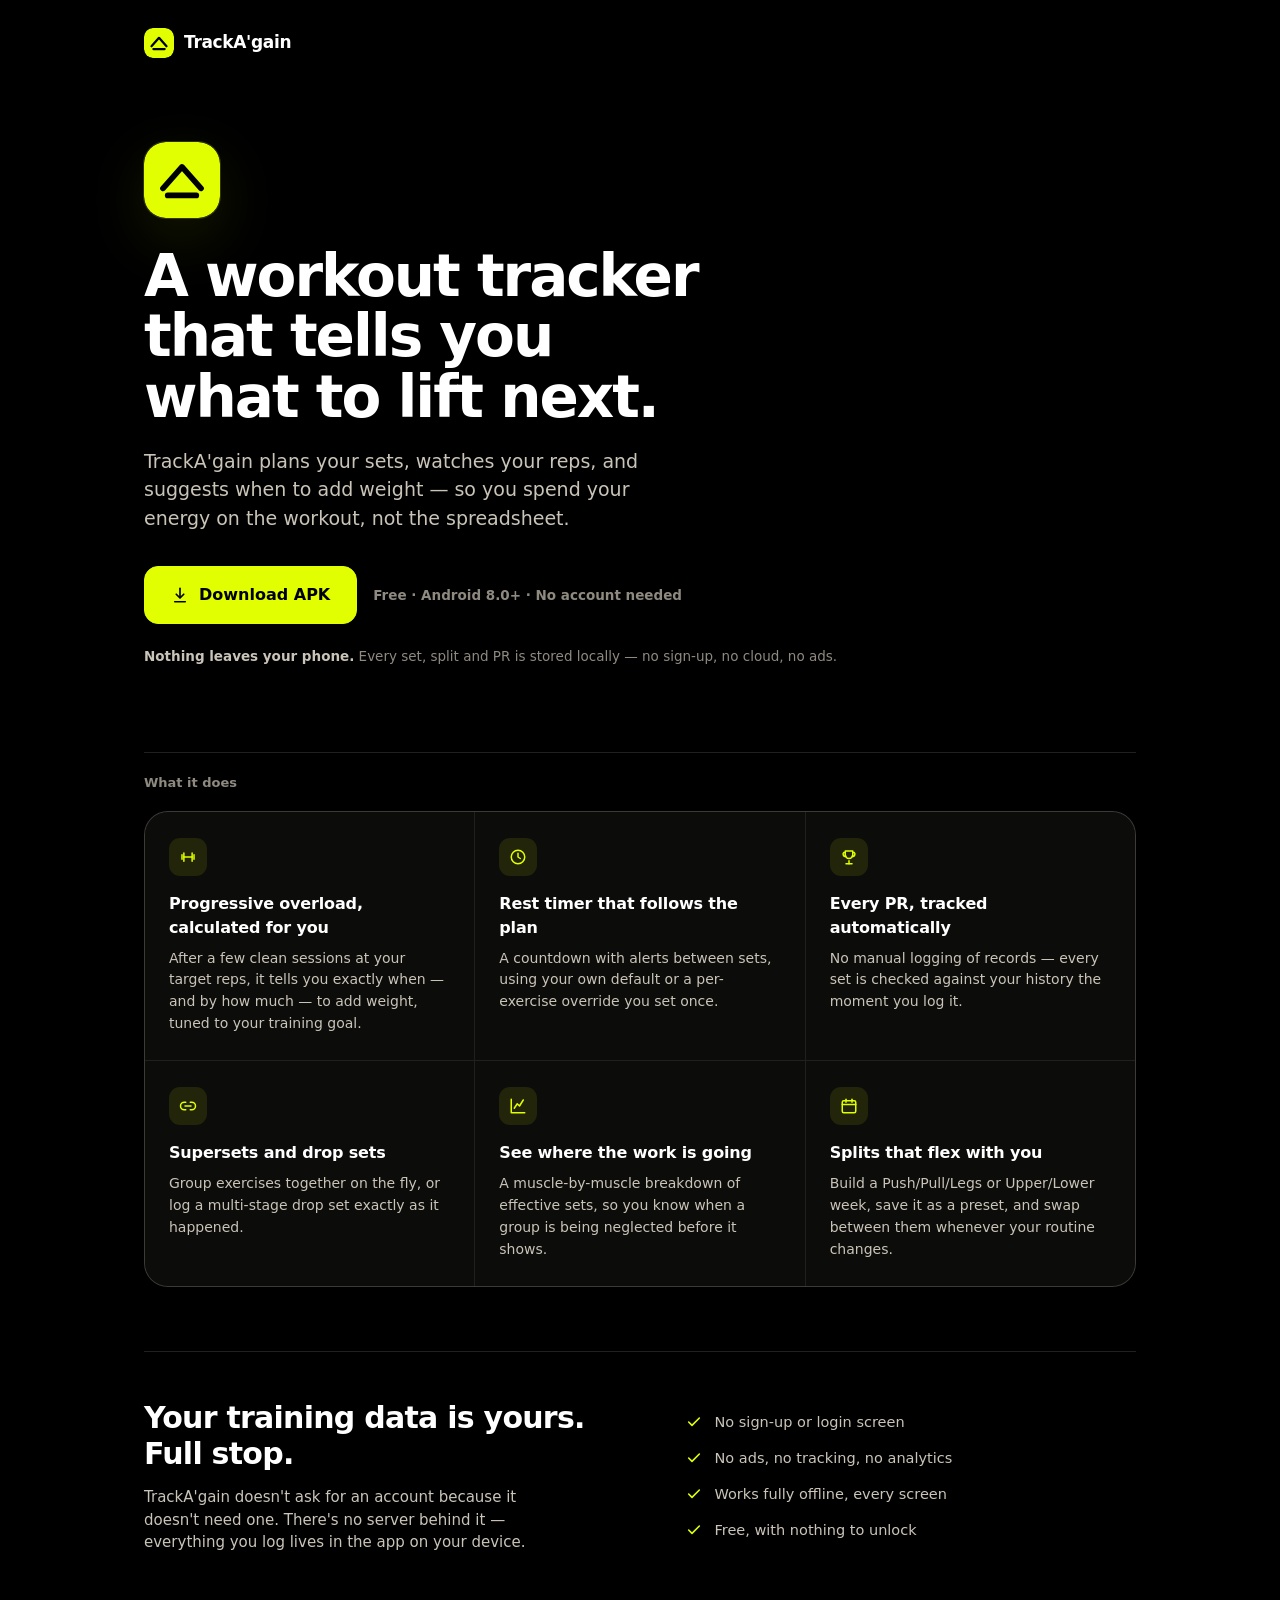
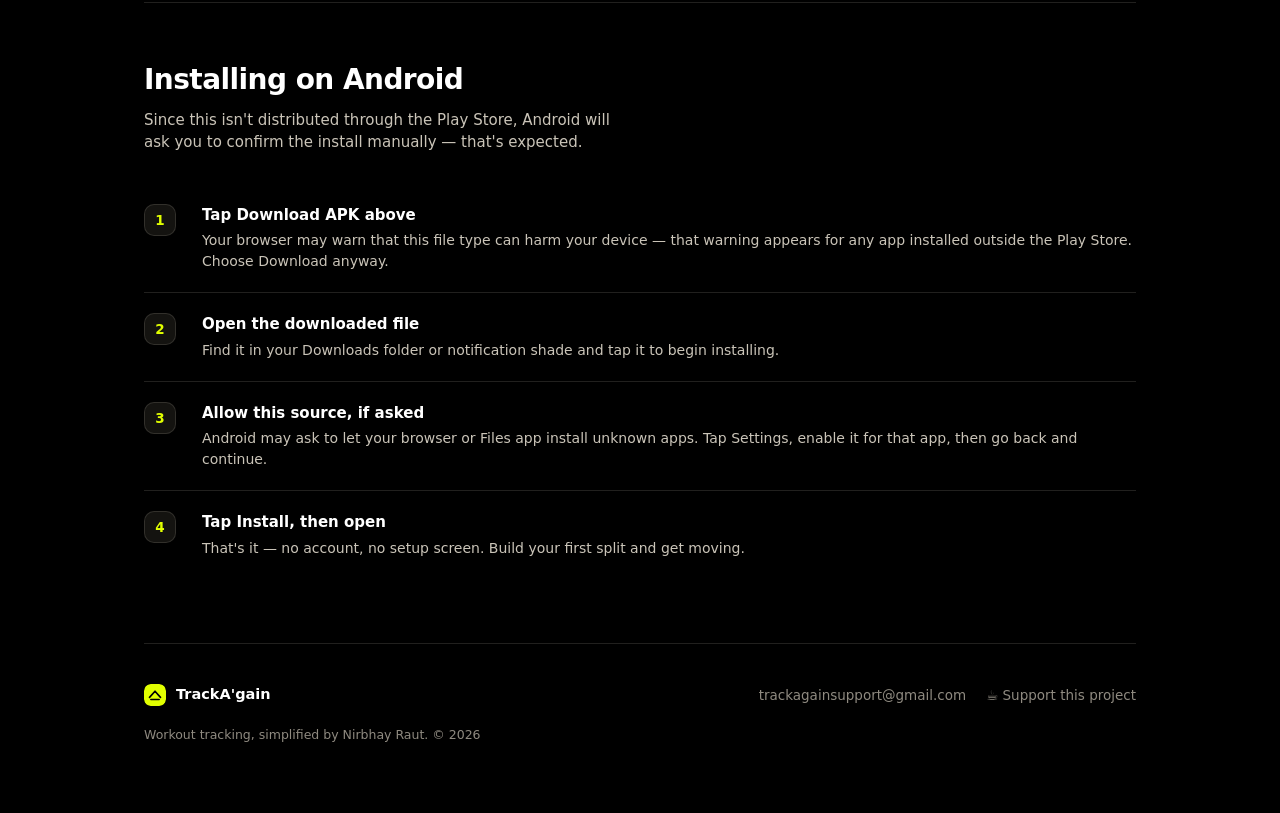
==== index.html @ 9b120966 "Fix download link for TrackAgain APK" ====
<!DOCTYPE html>
<html lang="en">
<head>
<meta charset="UTF-8">
<meta name="viewport" content="width=device-width, initial-scale=1.0, viewport-fit=cover">
<title>TrackA'gain — a workout tracker that stays out of your way</title>
<meta name="description" content="TrackA'gain is a free Android workout tracker with progressive overload suggestions, rest timers, PR tracking and muscle-balance breakdowns. No account, no cloud — your data stays on your phone.">
<meta name="theme-color" content="#000000">
<link rel="icon" type="image/svg+xml" href="data:image/svg+xml,%3Csvg xmlns='http://www.w3.org/2000/svg' viewBox='0 0 32 32'%3E%3Crect width='32' height='32' rx='8' fill='%23e1ff00'/%3E%3Cpath d='M8 19.5L16 10.5L24 19.5' stroke='%23000000' stroke-width='2.4' stroke-linecap='round' stroke-linejoin='round' fill='none'/%3E%3Cpath d='M10 22.5H22' stroke='%23000000' stroke-width='2.4' stroke-linecap='round'/%3E%3C/svg%3E">
<style>
:root{
  --spark:#e1ff00; --silver:#cac4b8;
  --bg:#000000; --surface:#0c0c0a; --surface2:#141310;
  --text:#ffffff; --text-dim:#cac4b8; --text-faint:#8f8a80;
  --border:rgba(202,196,184,.16);
  --radius:16px; --radius-lg:24px;
  --font:Inter,ui-sans-serif,system-ui,-apple-system,"Segoe UI",Roboto,sans-serif;
}
*{box-sizing:border-box;}
html{background:var(--bg);scroll-behavior:smooth;}
body{
  margin:0;background:var(--bg);color:var(--text);font-family:var(--font);
  -webkit-font-smoothing:antialiased;line-height:1.5;font-size:16px;
}
img,svg{display:block;max-width:100%;}
a{color:inherit;text-decoration:none;}
.wrap{max-width:1040px;margin:0 auto;padding:0 24px;}

/* ---------- header ---------- */
header{padding:28px 0;}
.brand{display:flex;align-items:center;gap:10px;font-weight:800;font-size:17px;letter-spacing:-0.02em;}
.brand .mark{width:30px;height:30px;border-radius:9px;flex:0 0 auto;}

/* ---------- hero ---------- */
.hero{padding:56px 0 72px;}
.hero-mark{width:76px;height:76px;border-radius:22px;margin-bottom:28px;
  box-shadow:0 0 0 1px rgba(225,255,0,.18), 0 20px 60px rgba(225,255,0,.10);}
h1{
  font-size:clamp(36px,6vw,58px);line-height:1.04;letter-spacing:-0.035em;
  font-weight:800;margin:0 0 20px;max-width:14ch;
}
.hero p.lede{
  font-size:clamp(16px,2vw,19px);color:var(--text-dim);max-width:46ch;
  margin:0 0 34px;font-weight:400;
}
.cta-row{display:flex;flex-wrap:wrap;align-items:center;gap:16px;}
.btn-download{
  display:inline-flex;align-items:center;gap:10px;background:var(--spark);color:#000;
  font-weight:800;font-size:16px;padding:16px 26px;border-radius:14px;border:1px solid var(--spark);
  transition:transform .15s cubic-bezier(.22,1,.36,1), box-shadow .2s ease;
}
.btn-download:hover{transform:translateY(-1px);box-shadow:0 10px 26px rgba(225,255,0,.22);}
.btn-download:active{transform:translateY(0) scale(.98);}
.btn-download svg{flex:0 0 auto;}
.cta-meta{font-size:13.5px;color:var(--text-faint);font-weight:600;}
.trust-line{margin-top:22px;font-size:13.5px;color:var(--text-faint);}
.trust-line strong{color:var(--text-dim);font-weight:700;}

/* ---------- feature grid ---------- */
.section-label{
  font-size:13px;color:var(--text-faint);font-weight:700;margin:0 0 14px;
}
.features{padding:20px 0 64px;border-top:1px solid var(--border);}
.grid{
  display:grid;grid-template-columns:repeat(3,1fr);gap:1px;background:var(--border);
  border:1px solid var(--border);border-radius:var(--radius-lg);overflow:hidden;margin-top:18px;
}
.feature{background:var(--surface);padding:26px 24px;min-height:168px;}
.feature .icon{
  width:38px;height:38px;border-radius:11px;background:rgba(225,255,0,.10);color:var(--spark);
  display:flex;align-items:center;justify-content:center;margin-bottom:16px;
}
.feature h3{font-size:16px;margin:0 0 8px;font-weight:700;letter-spacing:-0.01em;}
.feature p{margin:0;font-size:14px;color:var(--text-dim);line-height:1.55;}

/* ---------- privacy strip ---------- */
.privacy{
  padding:48px 0;border-top:1px solid var(--border);display:grid;grid-template-columns:1.1fr 1fr;gap:48px;align-items:center;
}
.privacy h2{font-size:clamp(24px,3vw,30px);letter-spacing:-0.025em;margin:0 0 14px;line-height:1.2;}
.privacy p{color:var(--text-dim);margin:0;font-size:15px;max-width:44ch;}
.privacy ul{list-style:none;margin:0;padding:0;display:grid;gap:14px;}
.privacy li{display:flex;gap:12px;align-items:flex-start;font-size:14.5px;color:var(--text-dim);}
.privacy li svg{flex:0 0 auto;margin-top:2px;color:var(--spark);}

/* ---------- install steps ---------- */
.install{padding:56px 0 64px;border-top:1px solid var(--border);}
.install h2{font-size:clamp(22px,3vw,28px);letter-spacing:-0.02em;margin:0 0 8px;}
.install > p{color:var(--text-dim);font-size:15px;margin:0 0 30px;max-width:52ch;}
ol.steps{list-style:none;margin:0;padding:0;display:grid;gap:0;}
ol.steps li{
  display:grid;grid-template-columns:40px 1fr;gap:18px;padding:20px 0;border-top:1px solid var(--border);
}
ol.steps li:first-child{border-top:none;}
.step-num{
  width:32px;height:32px;border-radius:10px;background:var(--surface2);border:1px solid var(--border);
  display:flex;align-items:center;justify-content:center;font-weight:800;font-size:13.5px;color:var(--spark);
}
.step-copy h4{margin:0 0 4px;font-size:15px;font-weight:700;}
.step-copy p{margin:0;font-size:14px;color:var(--text-dim);}

/* ---------- footer ---------- */
footer{padding:40px 0 56px;border-top:1px solid var(--border);}
.foot-row{display:flex;flex-wrap:wrap;justify-content:space-between;align-items:center;gap:16px;}
.foot-brand{display:flex;align-items:center;gap:10px;font-weight:800;font-size:14.5px;}
.foot-brand .mark{width:22px;height:22px;border-radius:7px;}
.foot-links{display:flex;gap:20px;font-size:13.5px;color:var(--text-faint);flex-wrap:wrap;}
.foot-links a:hover{color:var(--text-dim);}
.copyright{margin-top:20px;font-size:12.5px;color:var(--text-faint);}

@media (max-width:760px){
  .grid{grid-template-columns:1fr;}
  .privacy{grid-template-columns:1fr;gap:28px;}
}

@media (prefers-reduced-motion:no-preference){
  .hero-mark, h1, .hero p.lede, .cta-row, .trust-line{
    animation:rise .6s cubic-bezier(.16,1,.3,1) both;
  }
  .hero p.lede{animation-delay:.06s;}
  .cta-row{animation-delay:.12s;}
  .trust-line{animation-delay:.18s;}
  @keyframes rise{from{opacity:0;transform:translateY(10px);}to{opacity:1;transform:translateY(0);}}
}
@media (prefers-reduced-motion:reduce){
  *{animation-duration:.01ms !important;}
}
:focus-visible{outline:2px solid var(--spark);outline-offset:2px;}
</style>
</head>
<body>

<div class="wrap">
  <header>
    <div class="brand">
      <svg class="mark" viewBox="0 0 32 32" aria-hidden="true"><rect width="32" height="32" rx="9" fill="#e1ff00"/><path d="M8 19.5L16 10.5L24 19.5" stroke="#000" stroke-width="2.4" stroke-linecap="round" stroke-linejoin="round" fill="none"/><path d="M10 22.5H22" stroke="#000" stroke-width="2.4" stroke-linecap="round"/></svg>
      <span>TrackA'gain</span>
    </div>
  </header>

  <section class="hero">
    <svg class="hero-mark" viewBox="0 0 32 32" aria-hidden="true"><rect width="32" height="32" rx="9" fill="#e1ff00"/><path d="M8 19.5L16 10.5L24 19.5" stroke="#000" stroke-width="2.4" stroke-linecap="round" stroke-linejoin="round" fill="none"/><path d="M10 22.5H22" stroke="#000" stroke-width="2.4" stroke-linecap="round"/></svg>
    <h1>A workout tracker that tells you what to lift next.</h1>
    <p class="lede">TrackA'gain plans your sets, watches your reps, and suggests when to add weight — so you spend your energy on the workout, not the spreadsheet.</p>

    <div class="cta-row">
      <!-- EDIT ME: point this at wherever you put the APK (see deploy notes) -->
      <a class="btn-download" href="downloads/TrackAgain.apk" download>
        <svg width="18" height="18" viewBox="0 0 24 24" fill="none" stroke="currentColor" stroke-width="2.2" stroke-linecap="round" stroke-linejoin="round"><path d="M12 3v12"/><path d="m7 11 5 5 5-5"/><path d="M5 21h14"/></svg>
        Download APK
      </a>
      <span class="cta-meta">Free · Android 8.0+ · No account needed</span>
    </div>

    <p class="trust-line"><strong>Nothing leaves your phone.</strong> Every set, split and PR is stored locally — no sign-up, no cloud, no ads.</p>
  </section>

  <section class="features">
    <p class="section-label">What it does</p>
    <div class="grid">
      <div class="feature">
        <div class="icon"><svg width="18" height="18" viewBox="0 0 24 24" fill="none" stroke="currentColor" stroke-width="2" stroke-linecap="round" stroke-linejoin="round"><path d="M6.5 6.5v11"/><path d="M17.5 6.5v11"/><path d="M4 9v6"/><path d="M20 9v6"/><path d="M6.5 12h11"/></svg></div>
        <h3>Progressive overload, calculated for you</h3>
        <p>After a few clean sessions at your target reps, it tells you exactly when — and by how much — to add weight, tuned to your training goal.</p>
      </div>
      <div class="feature">
        <div class="icon"><svg width="18" height="18" viewBox="0 0 24 24" fill="none" stroke="currentColor" stroke-width="2" stroke-linecap="round" stroke-linejoin="round"><circle cx="12" cy="12" r="9"/><path d="M12 7v5l3 2"/></svg></div>
        <h3>Rest timer that follows the plan</h3>
        <p>A countdown with alerts between sets, using your own default or a per-exercise override you set once.</p>
      </div>
      <div class="feature">
        <div class="icon"><svg width="18" height="18" viewBox="0 0 24 24" fill="none" stroke="currentColor" stroke-width="2" stroke-linecap="round" stroke-linejoin="round"><path d="M8 21h8"/><path d="M12 17v4"/><path d="M7 4h10v5a5 5 0 0 1-10 0V4Z"/><path d="M7 6H5a3 3 0 0 0 3 5"/><path d="M17 6h2a3 3 0 0 1-3 5"/></svg></div>
        <h3>Every PR, tracked automatically</h3>
        <p>No manual logging of records — every set is checked against your history the moment you log it.</p>
      </div>
      <div class="feature">
        <div class="icon"><svg width="18" height="18" viewBox="0 0 24 24" fill="none" stroke="currentColor" stroke-width="2" stroke-linecap="round" stroke-linejoin="round"><path d="M9 17H7A5 5 0 0 1 7 7h2"/><path d="M15 7h2a5 5 0 0 1 0 10h-2"/><path d="M8 12h8"/></svg></div>
        <h3>Supersets and drop sets</h3>
        <p>Group exercises together on the fly, or log a multi-stage drop set exactly as it happened.</p>
      </div>
      <div class="feature">
        <div class="icon"><svg width="18" height="18" viewBox="0 0 24 24" fill="none" stroke="currentColor" stroke-width="2" stroke-linecap="round" stroke-linejoin="round"><path d="M3 3v18h18"/><path d="M7 15l4-6 3 3 5-8"/></svg></div>
        <h3>See where the work is going</h3>
        <p>A muscle-by-muscle breakdown of effective sets, so you know when a group is being neglected before it shows.</p>
      </div>
      <div class="feature">
        <div class="icon"><svg width="18" height="18" viewBox="0 0 24 24" fill="none" stroke="currentColor" stroke-width="2" stroke-linecap="round" stroke-linejoin="round"><rect x="3" y="5" width="18" height="16" rx="2"/><path d="M3 10h18"/><path d="M8 3v4"/><path d="M16 3v4"/></svg></div>
        <h3>Splits that flex with you</h3>
        <p>Build a Push/Pull/Legs or Upper/Lower week, save it as a preset, and swap between them whenever your routine changes.</p>
      </div>
    </div>
  </section>

  <section class="privacy">
    <div>
      <h2>Your training data is yours. Full stop.</h2>
      <p>TrackA'gain doesn't ask for an account because it doesn't need one. There's no server behind it — everything you log lives in the app on your device.</p>
    </div>
    <ul>
      <li><svg width="16" height="16" viewBox="0 0 24 24" fill="none" stroke="currentColor" stroke-width="2.4" stroke-linecap="round" stroke-linejoin="round"><path d="M20 6 9 17l-5-5"/></svg> No sign-up or login screen</li>
      <li><svg width="16" height="16" viewBox="0 0 24 24" fill="none" stroke="currentColor" stroke-width="2.4" stroke-linecap="round" stroke-linejoin="round"><path d="M20 6 9 17l-5-5"/></svg> No ads, no tracking, no analytics</li>
      <li><svg width="16" height="16" viewBox="0 0 24 24" fill="none" stroke="currentColor" stroke-width="2.4" stroke-linecap="round" stroke-linejoin="round"><path d="M20 6 9 17l-5-5"/></svg> Works fully offline, every screen</li>
      <li><svg width="16" height="16" viewBox="0 0 24 24" fill="none" stroke="currentColor" stroke-width="2.4" stroke-linecap="round" stroke-linejoin="round"><path d="M20 6 9 17l-5-5"/></svg> Free, with nothing to unlock</li>
    </ul>
  </section>

  <section class="install">
    <h2>Installing on Android</h2>
    <p>Since this isn't distributed through the Play Store, Android will ask you to confirm the install manually — that's expected.</p>
    <ol class="steps">
      <li>
        <span class="step-num">1</span>
        <div class="step-copy"><h4>Tap Download APK above</h4><p>Your browser may warn that this file type can harm your device — that warning appears for any app installed outside the Play Store. Choose Download anyway.</p></div>
      </li>
      <li>
        <span class="step-num">2</span>
        <div class="step-copy"><h4>Open the downloaded file</h4><p>Find it in your Downloads folder or notification shade and tap it to begin installing.</p></div>
      </li>
      <li>
        <span class="step-num">3</span>
        <div class="step-copy"><h4>Allow this source, if asked</h4><p>Android may ask to let your browser or Files app install unknown apps. Tap Settings, enable it for that app, then go back and continue.</p></div>
      </li>
      <li>
        <span class="step-num">4</span>
        <div class="step-copy"><h4>Tap Install, then open</h4><p>That's it — no account, no setup screen. Build your first split and get moving.</p></div>
      </li>
    </ol>
  </section>

  <footer>
    <div class="foot-row">
      <div class="foot-brand">
        <svg class="mark" viewBox="0 0 32 32" aria-hidden="true"><rect width="32" height="32" rx="9" fill="#e1ff00"/><path d="M8 19.5L16 10.5L24 19.5" stroke="#000" stroke-width="2.4" stroke-linecap="round" stroke-linejoin="round" fill="none"/><path d="M10 22.5H22" stroke="#000" stroke-width="2.4" stroke-linecap="round"/></svg>
        <span>TrackA'gain</span>
      </div>
      <div class="foot-links">
        <a href="mailto:trackagainsupport@gmail.com">trackagainsupport@gmail.com</a>
        <!-- EDIT ME: swap in your real Buy Me a Coffee link -->
        <a href="https://buymeacoffee.com/YOUR_USERNAME">☕ Support this project</a>
      </div>
    </div>
    <p class="copyright">Workout tracking, simplified by Nirbhay Raut. © 2026</p>
  </footer>
</div>

</body>
</html>
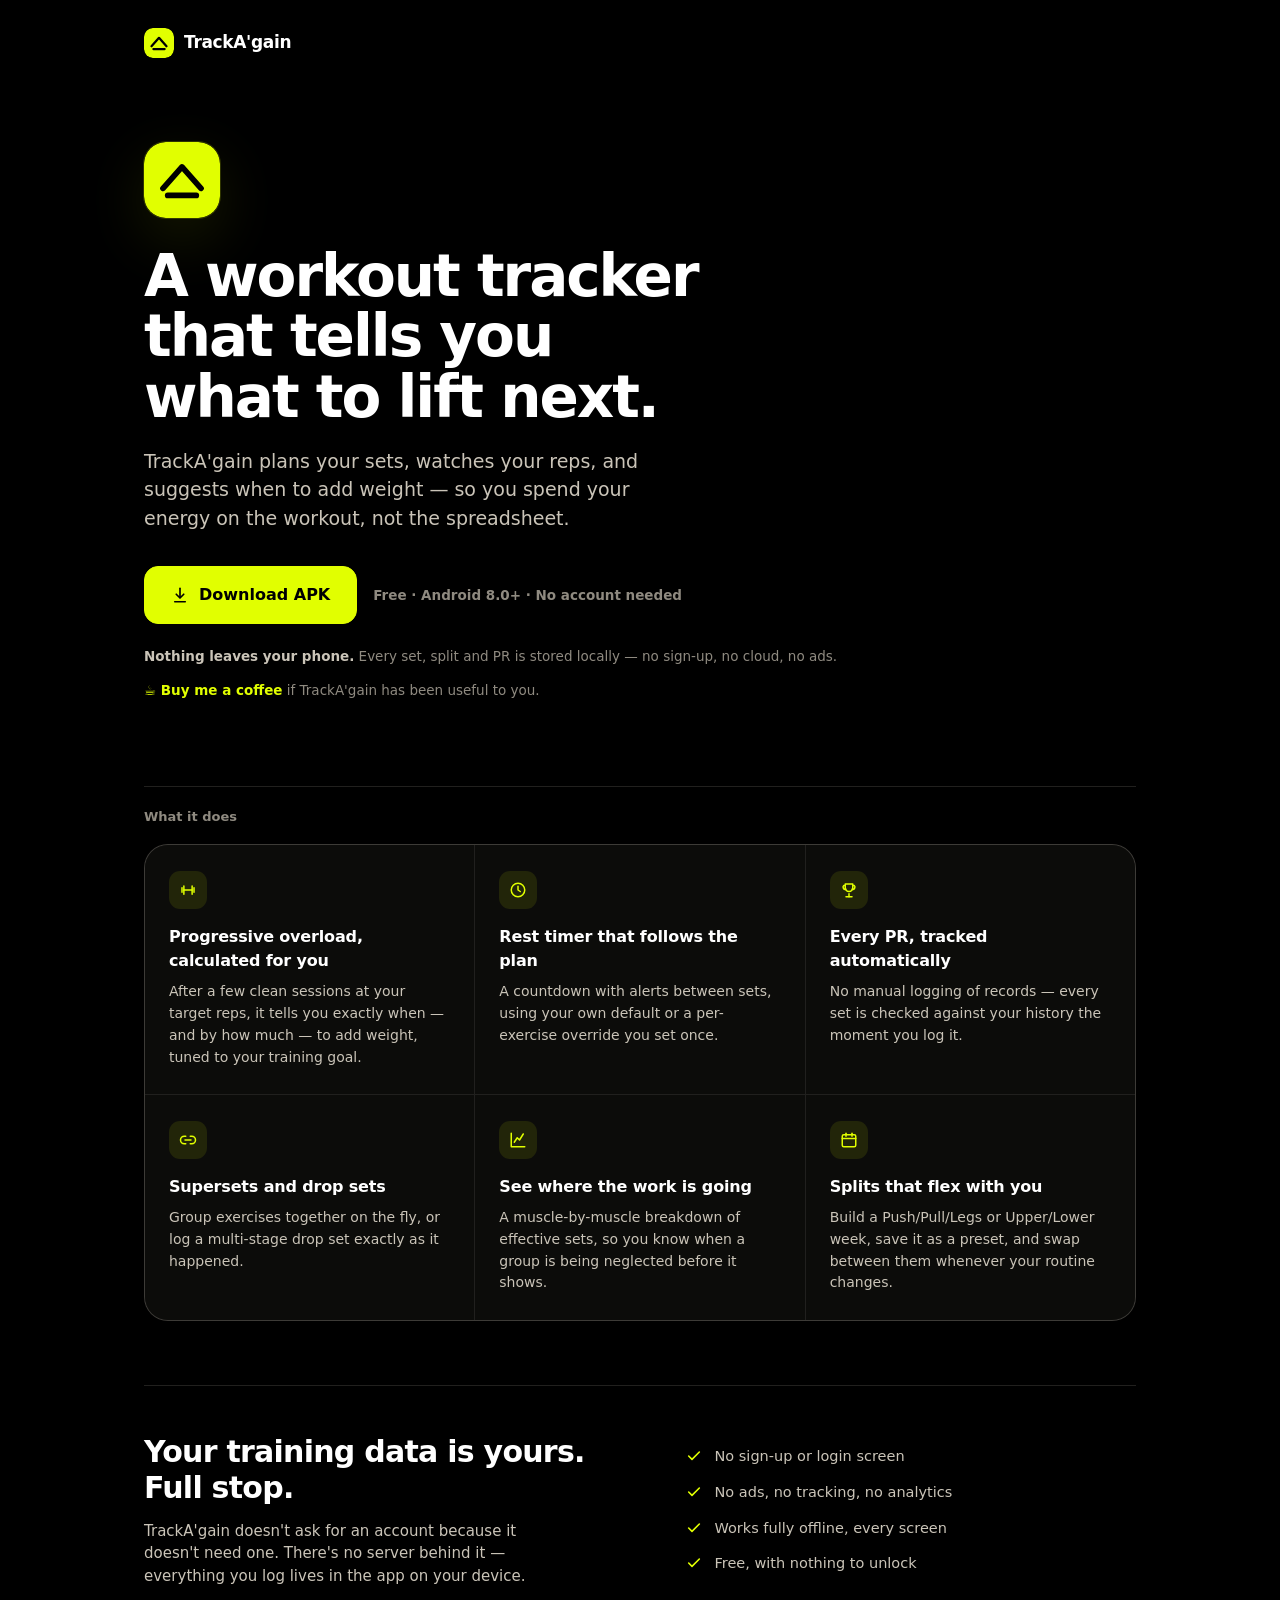
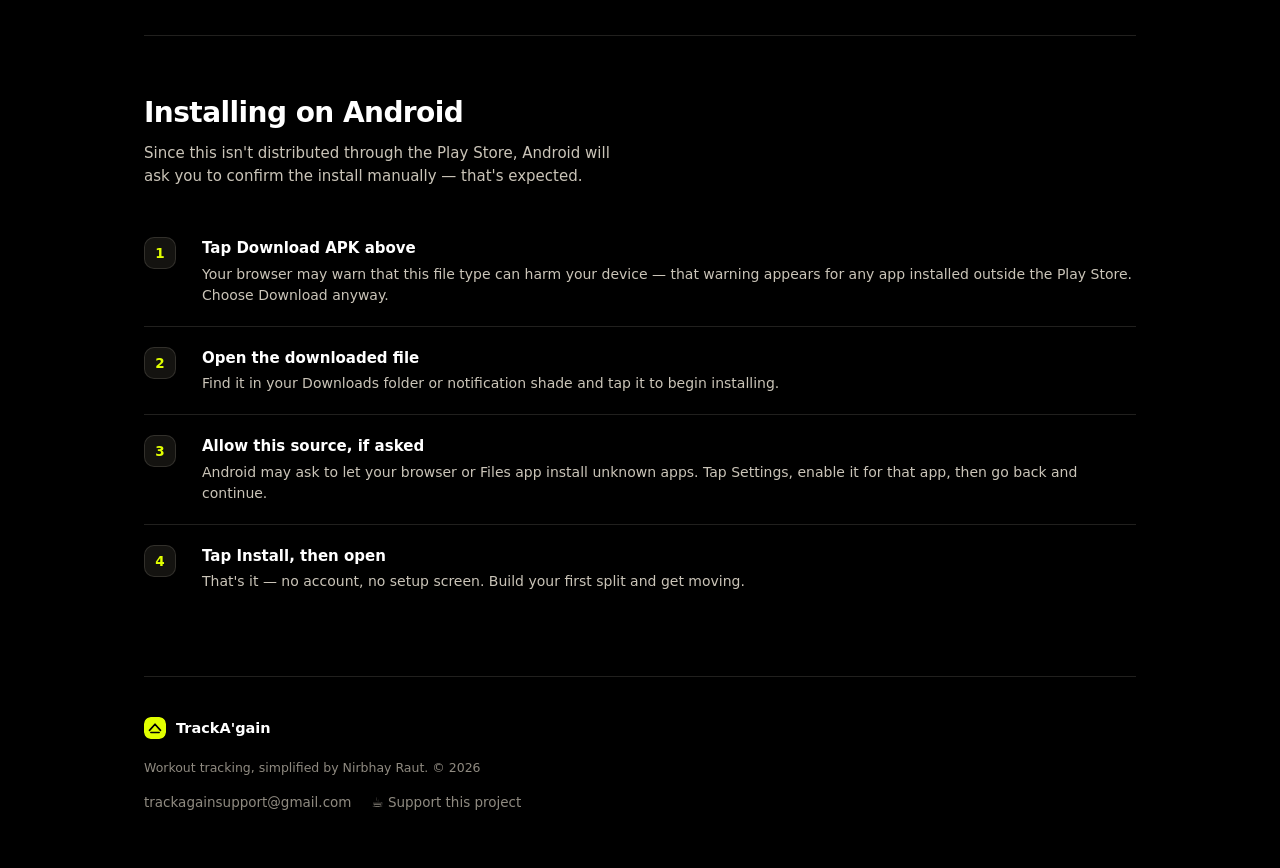
==== commit c60c7ac8: "Update footer links and support message" ====
--- a/index.html
+++ b/index.html
@@ -55,6 +55,9 @@
 .cta-meta{font-size:13.5px;color:var(--text-faint);font-weight:600;}
 .trust-line{margin-top:22px;font-size:13.5px;color:var(--text-faint);}
 .trust-line strong{color:var(--text-dim);font-weight:700;}
+.trust-line + .trust-line{margin-top:8px;}
+.support-link{color:var(--spark);font-weight:700;}
+.support-link:hover{text-decoration:underline;}
 
 /* ---------- feature grid ---------- */
 .section-label{
@@ -107,6 +110,7 @@
 .foot-links{display:flex;gap:20px;font-size:13.5px;color:var(--text-faint);flex-wrap:wrap;}
 .foot-links a:hover{color:var(--text-dim);}
 .copyright{margin-top:20px;font-size:12.5px;color:var(--text-faint);}
+footer .foot-links{margin-top:14px;}
 
 @media (max-width:760px){
   .grid{grid-template-columns:1fr;}
@@ -153,6 +157,7 @@
     </div>
 
     <p class="trust-line"><strong>Nothing leaves your phone.</strong> Every set, split and PR is stored locally — no sign-up, no cloud, no ads.</p>
+    <p class="trust-line"><a href="https://buymeacoffee.com/nirray" class="support-link">☕ Buy me a coffee</a> if TrackA'gain has been useful to you.</p>
   </section>
 
   <section class="features">
@@ -233,13 +238,12 @@
         <svg class="mark" viewBox="0 0 32 32" aria-hidden="true"><rect width="32" height="32" rx="9" fill="#e1ff00"/><path d="M8 19.5L16 10.5L24 19.5" stroke="#000" stroke-width="2.4" stroke-linecap="round" stroke-linejoin="round" fill="none"/><path d="M10 22.5H22" stroke="#000" stroke-width="2.4" stroke-linecap="round"/></svg>
         <span>TrackA'gain</span>
       </div>
-      <div class="foot-links">
-        <a href="mailto:trackagainsupport@gmail.com">trackagainsupport@gmail.com</a>
-        <!-- EDIT ME: swap in your real Buy Me a Coffee link -->
-        <a href="https://buymeacoffee.com/YOUR_USERNAME">☕ Support this project</a>
-      </div>
     </div>
     <p class="copyright">Workout tracking, simplified by Nirbhay Raut. © 2026</p>
+    <div class="foot-links">
+      <a href="mailto:trackagainsupport@gmail.com">trackagainsupport@gmail.com</a>
+      <a href="https://buymeacoffee.com/nirray">☕ Support this project</a>
+    </div>
   </footer>
 </div>
 
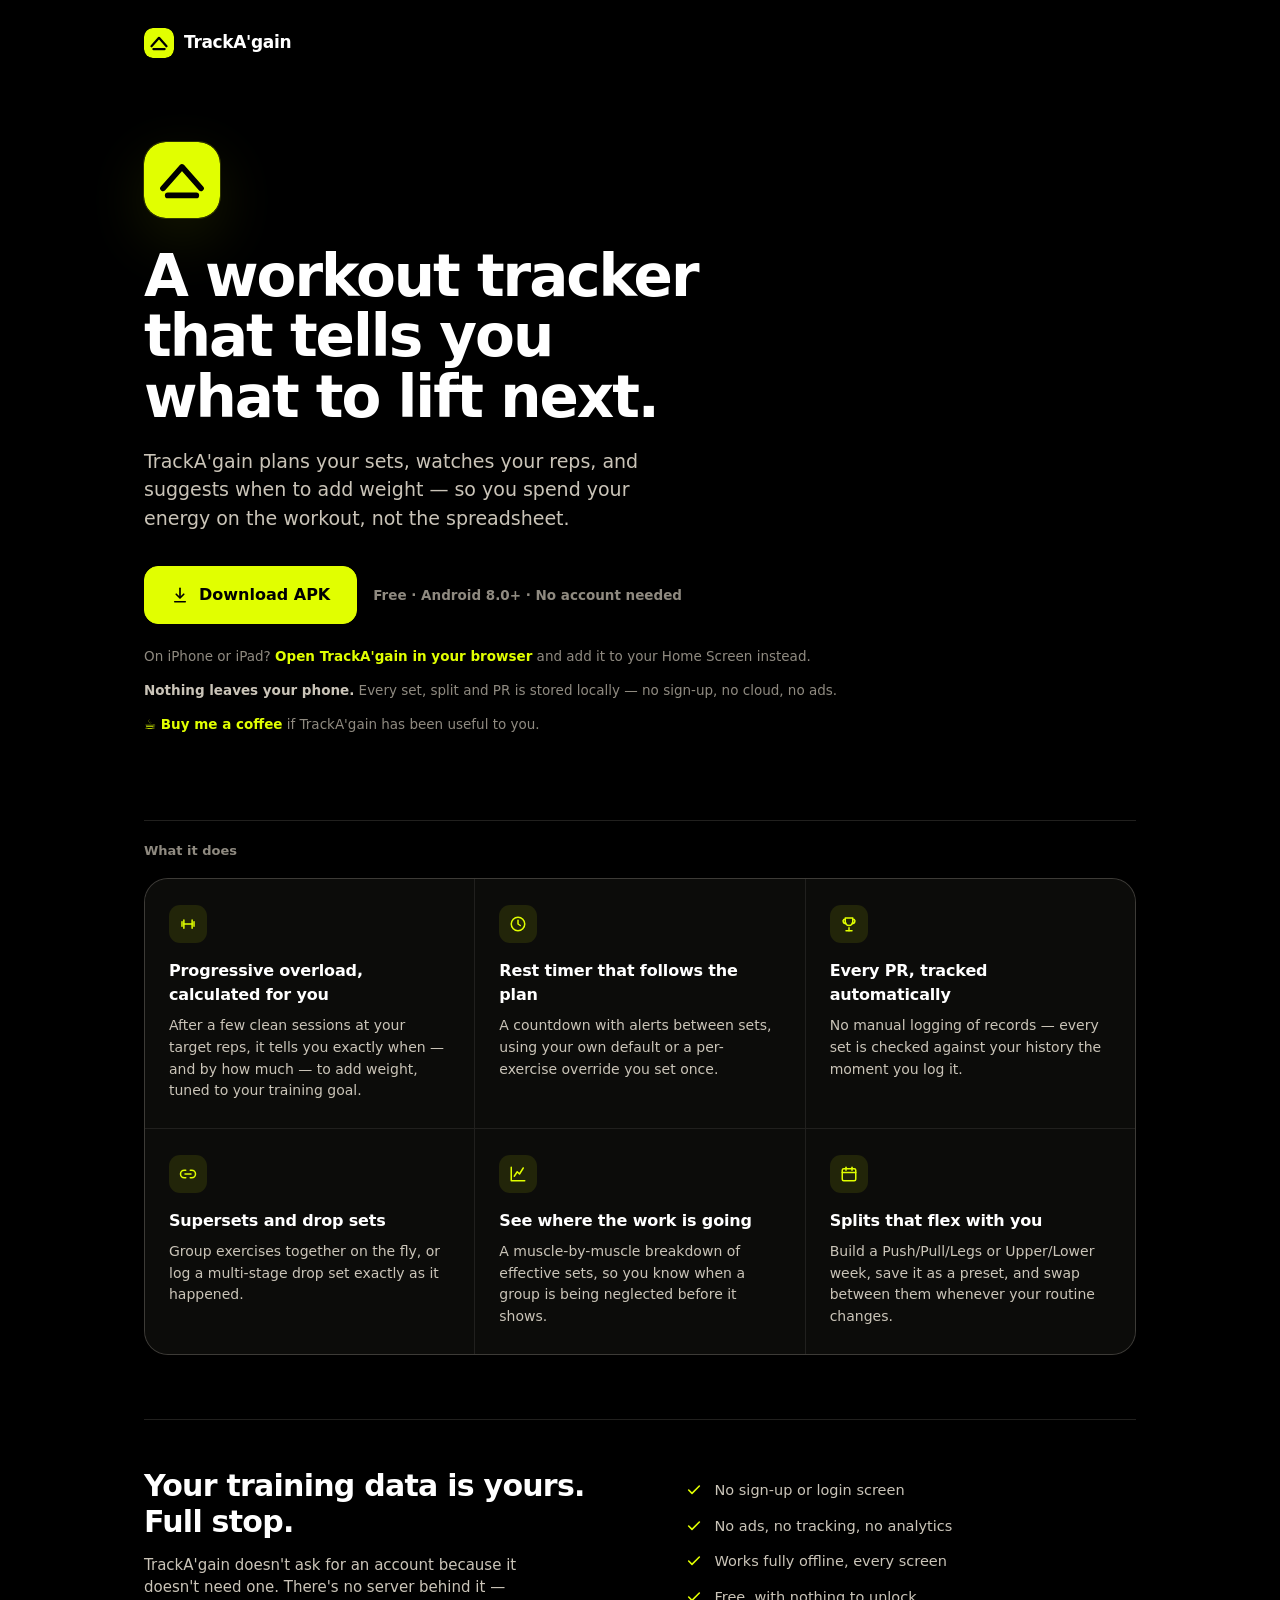
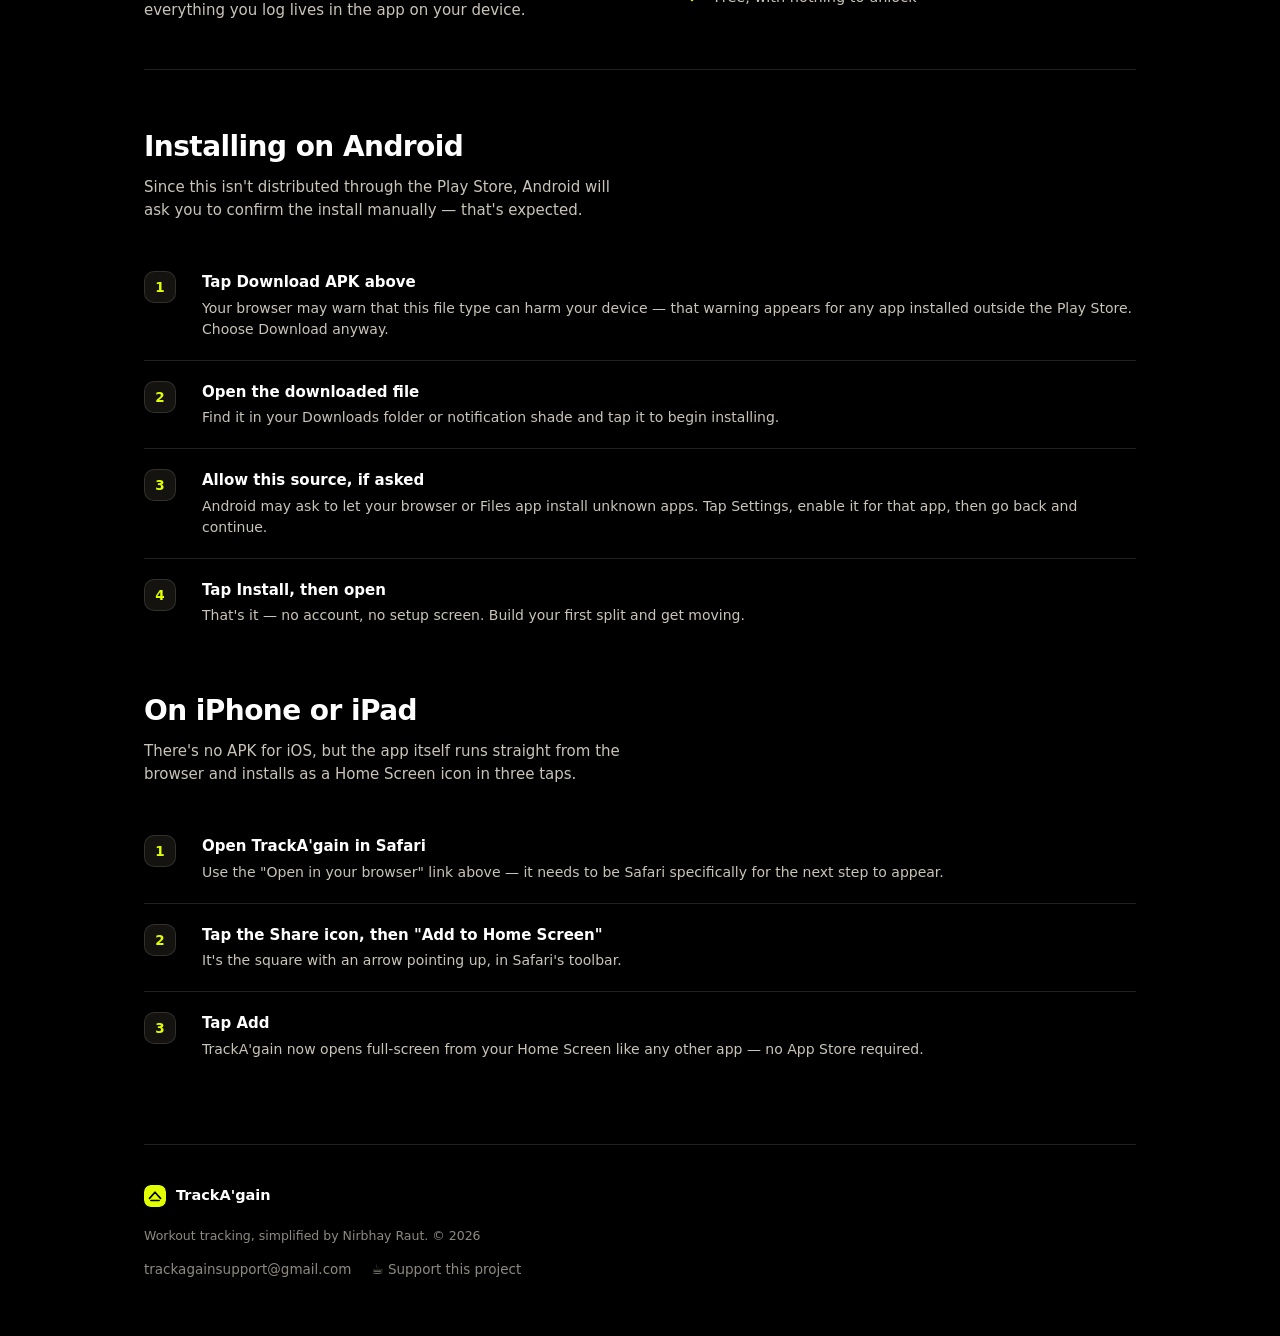
==== commit ad1e583f: "Update website and add app" ====
--- a/index.html
+++ b/index.html
@@ -149,12 +149,13 @@
 
     <div class="cta-row">
       <!-- EDIT ME: point this at wherever you put the APK (see deploy notes) -->
-      <a class="btn-download" href="downloads/TrackAgain.apk" download>
+      <a class="btn-download" href="/downloads/TrackAgain.apk" download>
         <svg width="18" height="18" viewBox="0 0 24 24" fill="none" stroke="currentColor" stroke-width="2.2" stroke-linecap="round" stroke-linejoin="round"><path d="M12 3v12"/><path d="m7 11 5 5 5-5"/><path d="M5 21h14"/></svg>
         Download APK
       </a>
       <span class="cta-meta">Free · Android 8.0+ · No account needed</span>
     </div>
+    <p class="trust-line">On iPhone or iPad? <a href="app/" class="support-link">Open TrackA'gain in your browser</a> and add it to your Home Screen instead.</p>
 
     <p class="trust-line"><strong>Nothing leaves your phone.</strong> Every set, split and PR is stored locally — no sign-up, no cloud, no ads.</p>
     <p class="trust-line"><a href="https://buymeacoffee.com/nirray" class="support-link">☕ Buy me a coffee</a> if TrackA'gain has been useful to you.</p>
@@ -230,6 +231,23 @@
         <div class="step-copy"><h4>Tap Install, then open</h4><p>That's it — no account, no setup screen. Build your first split and get moving.</p></div>
       </li>
     </ol>
+
+    <h2 style="margin-top:44px;">On iPhone or iPad</h2>
+    <p>There's no APK for iOS, but the app itself runs straight from the browser and installs as a Home Screen icon in three taps.</p>
+    <ol class="steps">
+      <li>
+        <span class="step-num">1</span>
+        <div class="step-copy"><h4>Open TrackA'gain in Safari</h4><p>Use the "Open in your browser" link above — it needs to be Safari specifically for the next step to appear.</p></div>
+      </li>
+      <li>
+        <span class="step-num">2</span>
+        <div class="step-copy"><h4>Tap the Share icon, then "Add to Home Screen"</h4><p>It's the square with an arrow pointing up, in Safari's toolbar.</p></div>
+      </li>
+      <li>
+        <span class="step-num">3</span>
+        <div class="step-copy"><h4>Tap Add</h4><p>TrackA'gain now opens full-screen from your Home Screen like any other app — no App Store required.</p></div>
+      </li>
+    </ol>
   </section>
 
   <footer>
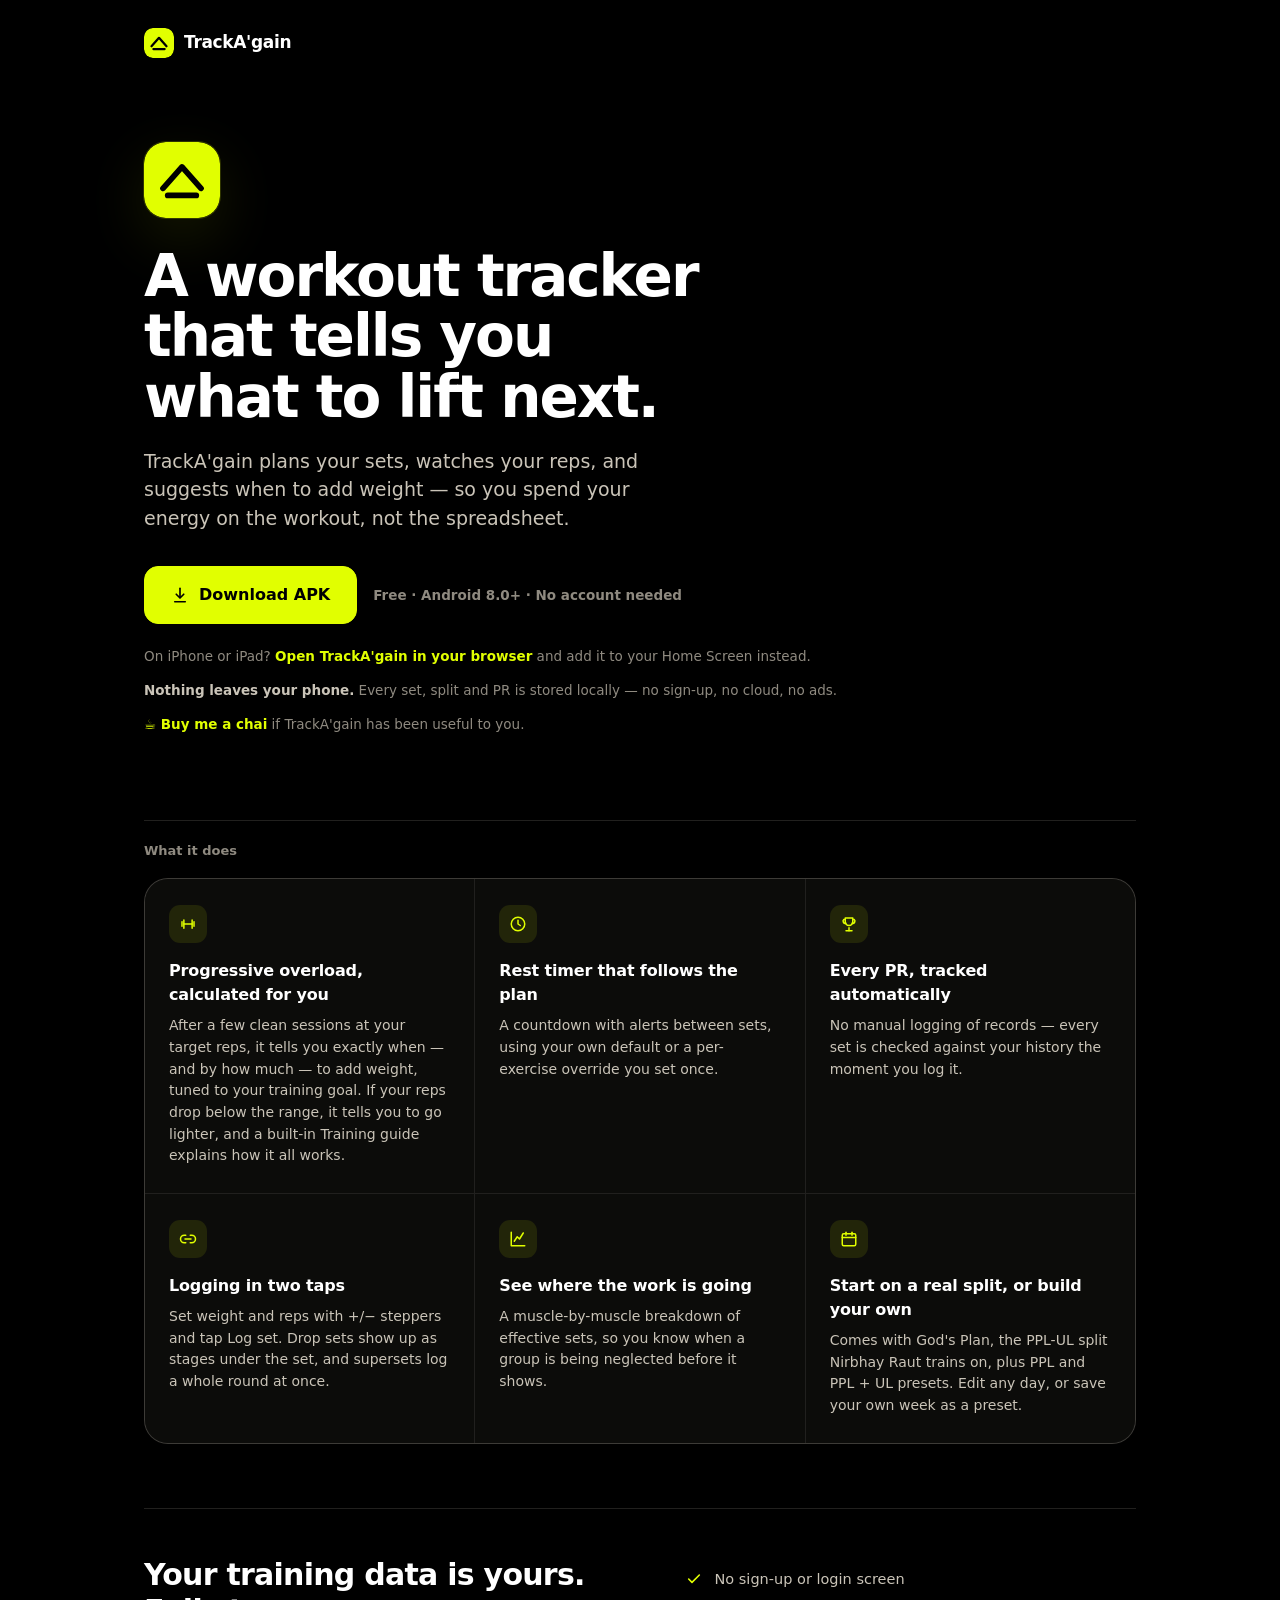
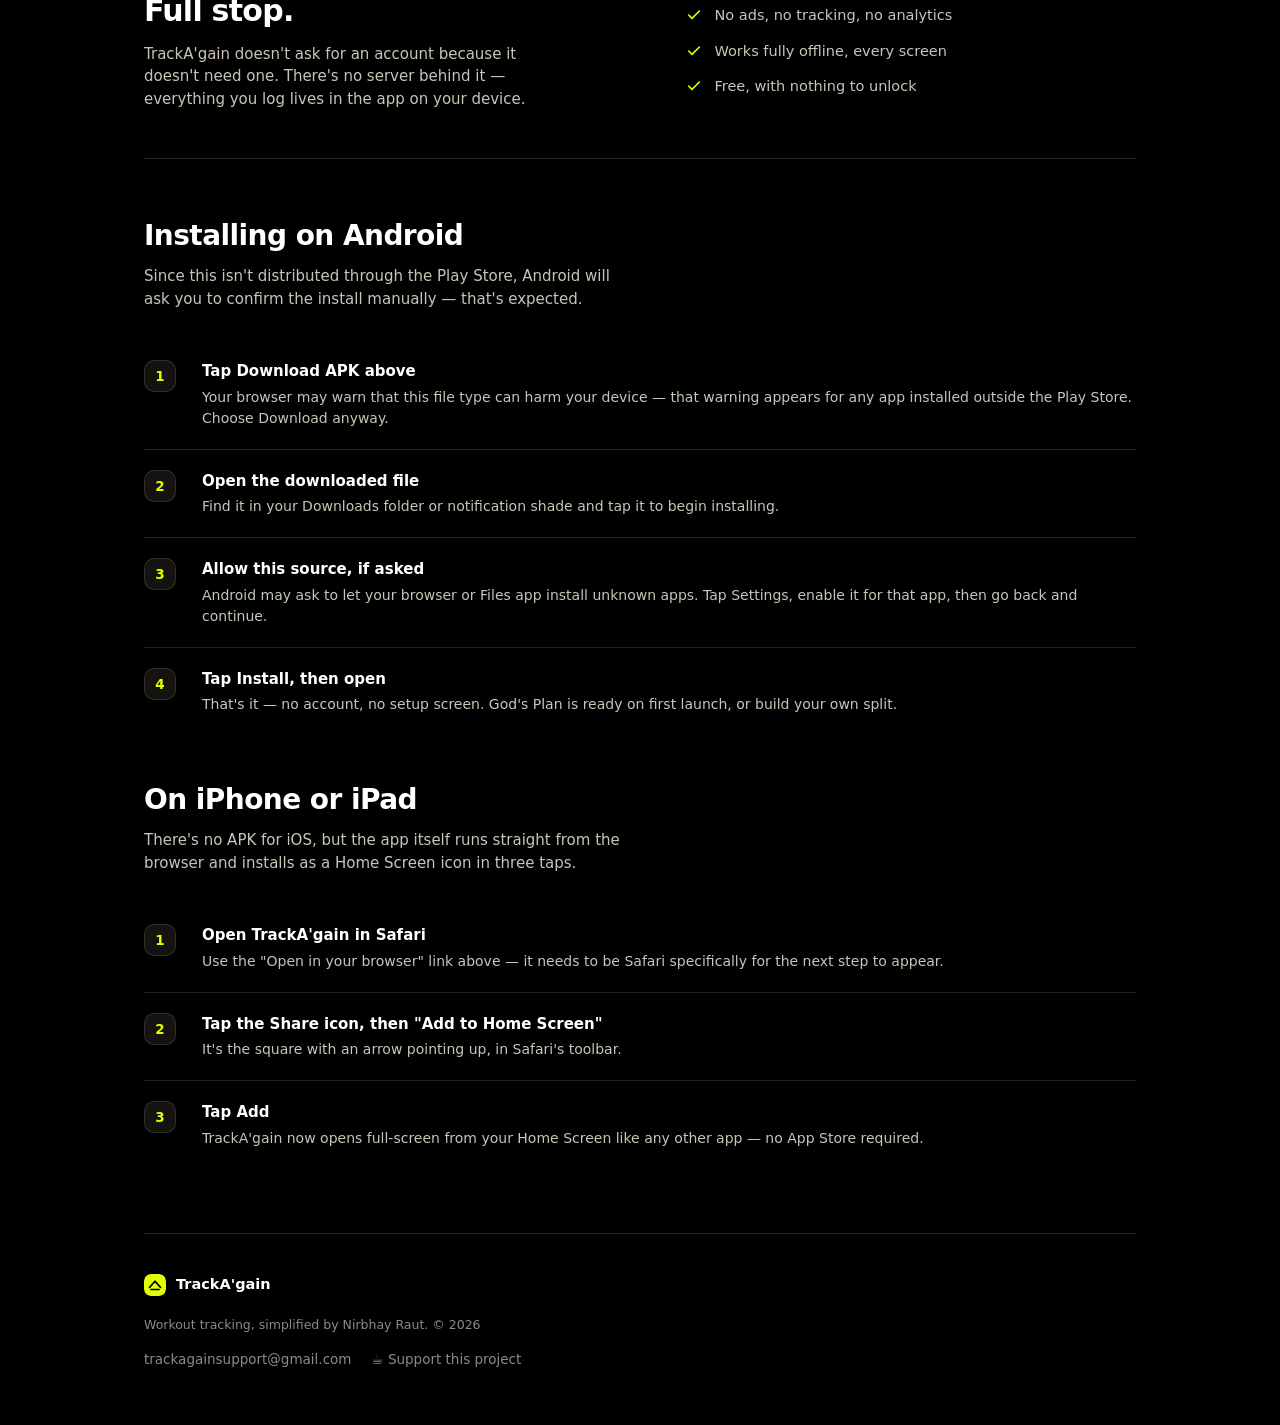
==== commit 53cacd68: "Update site: Buy me a chai, refreshed copy, new APK and web app Co-authored-by: Cursor <cursoragent@" ====
--- a/index.html
+++ b/index.html
@@ -149,7 +149,7 @@
 
     <div class="cta-row">
       <!-- EDIT ME: point this at wherever you put the APK (see deploy notes) -->
-      <a class="btn-download" href="/downloads/TrackAgain.apk" download>
+      <a class="btn-download" href="downloads/TrackAgain.apk" download>
         <svg width="18" height="18" viewBox="0 0 24 24" fill="none" stroke="currentColor" stroke-width="2.2" stroke-linecap="round" stroke-linejoin="round"><path d="M12 3v12"/><path d="m7 11 5 5 5-5"/><path d="M5 21h14"/></svg>
         Download APK
       </a>
@@ -158,7 +158,7 @@
     <p class="trust-line">On iPhone or iPad? <a href="app/" class="support-link">Open TrackA'gain in your browser</a> and add it to your Home Screen instead.</p>
 
     <p class="trust-line"><strong>Nothing leaves your phone.</strong> Every set, split and PR is stored locally — no sign-up, no cloud, no ads.</p>
-    <p class="trust-line"><a href="https://buymeacoffee.com/nirray" class="support-link">☕ Buy me a coffee</a> if TrackA'gain has been useful to you.</p>
+    <p class="trust-line"><a href="https://www.buymeachai.in/nirbhayraut" class="support-link" target="_blank" rel="noopener">☕ Buy me a chai</a> if TrackA'gain has been useful to you.</p>
   </section>
 
   <section class="features">
@@ -167,7 +167,7 @@
       <div class="feature">
         <div class="icon"><svg width="18" height="18" viewBox="0 0 24 24" fill="none" stroke="currentColor" stroke-width="2" stroke-linecap="round" stroke-linejoin="round"><path d="M6.5 6.5v11"/><path d="M17.5 6.5v11"/><path d="M4 9v6"/><path d="M20 9v6"/><path d="M6.5 12h11"/></svg></div>
         <h3>Progressive overload, calculated for you</h3>
-        <p>After a few clean sessions at your target reps, it tells you exactly when — and by how much — to add weight, tuned to your training goal.</p>
+        <p>After a few clean sessions at your target reps, it tells you exactly when — and by how much — to add weight, tuned to your training goal. If your reps drop below the range, it tells you to go lighter, and a built-in Training guide explains how it all works.</p>
       </div>
       <div class="feature">
         <div class="icon"><svg width="18" height="18" viewBox="0 0 24 24" fill="none" stroke="currentColor" stroke-width="2" stroke-linecap="round" stroke-linejoin="round"><circle cx="12" cy="12" r="9"/><path d="M12 7v5l3 2"/></svg></div>
@@ -181,8 +181,8 @@
       </div>
       <div class="feature">
         <div class="icon"><svg width="18" height="18" viewBox="0 0 24 24" fill="none" stroke="currentColor" stroke-width="2" stroke-linecap="round" stroke-linejoin="round"><path d="M9 17H7A5 5 0 0 1 7 7h2"/><path d="M15 7h2a5 5 0 0 1 0 10h-2"/><path d="M8 12h8"/></svg></div>
-        <h3>Supersets and drop sets</h3>
-        <p>Group exercises together on the fly, or log a multi-stage drop set exactly as it happened.</p>
+        <h3>Logging in two taps</h3>
+        <p>Set weight and reps with +/− steppers and tap Log set. Drop sets show up as stages under the set, and supersets log a whole round at once.</p>
       </div>
       <div class="feature">
         <div class="icon"><svg width="18" height="18" viewBox="0 0 24 24" fill="none" stroke="currentColor" stroke-width="2" stroke-linecap="round" stroke-linejoin="round"><path d="M3 3v18h18"/><path d="M7 15l4-6 3 3 5-8"/></svg></div>
@@ -191,8 +191,8 @@
       </div>
       <div class="feature">
         <div class="icon"><svg width="18" height="18" viewBox="0 0 24 24" fill="none" stroke="currentColor" stroke-width="2" stroke-linecap="round" stroke-linejoin="round"><rect x="3" y="5" width="18" height="16" rx="2"/><path d="M3 10h18"/><path d="M8 3v4"/><path d="M16 3v4"/></svg></div>
-        <h3>Splits that flex with you</h3>
-        <p>Build a Push/Pull/Legs or Upper/Lower week, save it as a preset, and swap between them whenever your routine changes.</p>
+        <h3>Start on a real split, or build your own</h3>
+        <p>Comes with God's Plan, the PPL-UL split Nirbhay Raut trains on, plus PPL and PPL + UL presets. Edit any day, or save your own week as a preset.</p>
       </div>
     </div>
   </section>
@@ -228,7 +228,7 @@
       </li>
       <li>
         <span class="step-num">4</span>
-        <div class="step-copy"><h4>Tap Install, then open</h4><p>That's it — no account, no setup screen. Build your first split and get moving.</p></div>
+        <div class="step-copy"><h4>Tap Install, then open</h4><p>That's it — no account, no setup screen. God's Plan is ready on first launch, or build your own split.</p></div>
       </li>
     </ol>
 
@@ -260,7 +260,7 @@
     <p class="copyright">Workout tracking, simplified by Nirbhay Raut. © 2026</p>
     <div class="foot-links">
       <a href="mailto:trackagainsupport@gmail.com">trackagainsupport@gmail.com</a>
-      <a href="https://buymeacoffee.com/nirray">☕ Support this project</a>
+      <a href="https://www.buymeachai.in/nirbhayraut" target="_blank" rel="noopener">☕ Support this project</a>
     </div>
   </footer>
 </div>
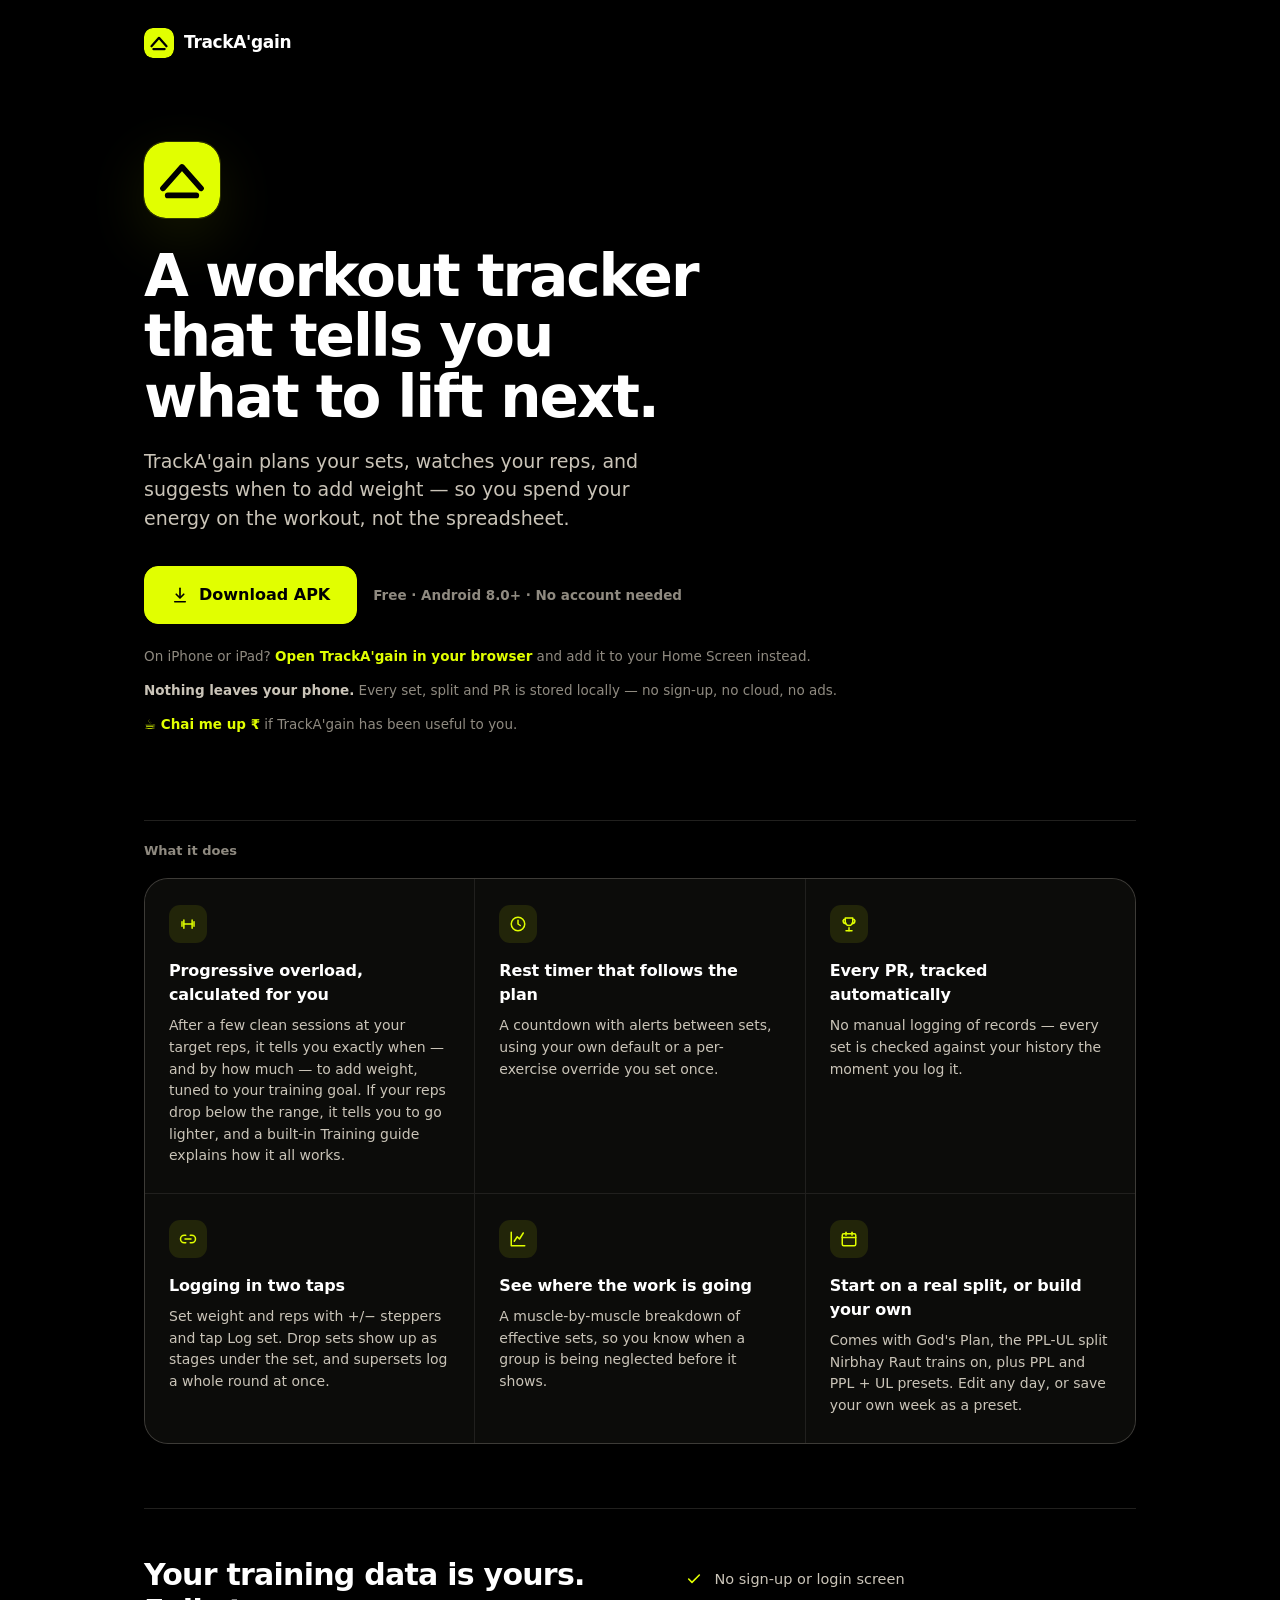
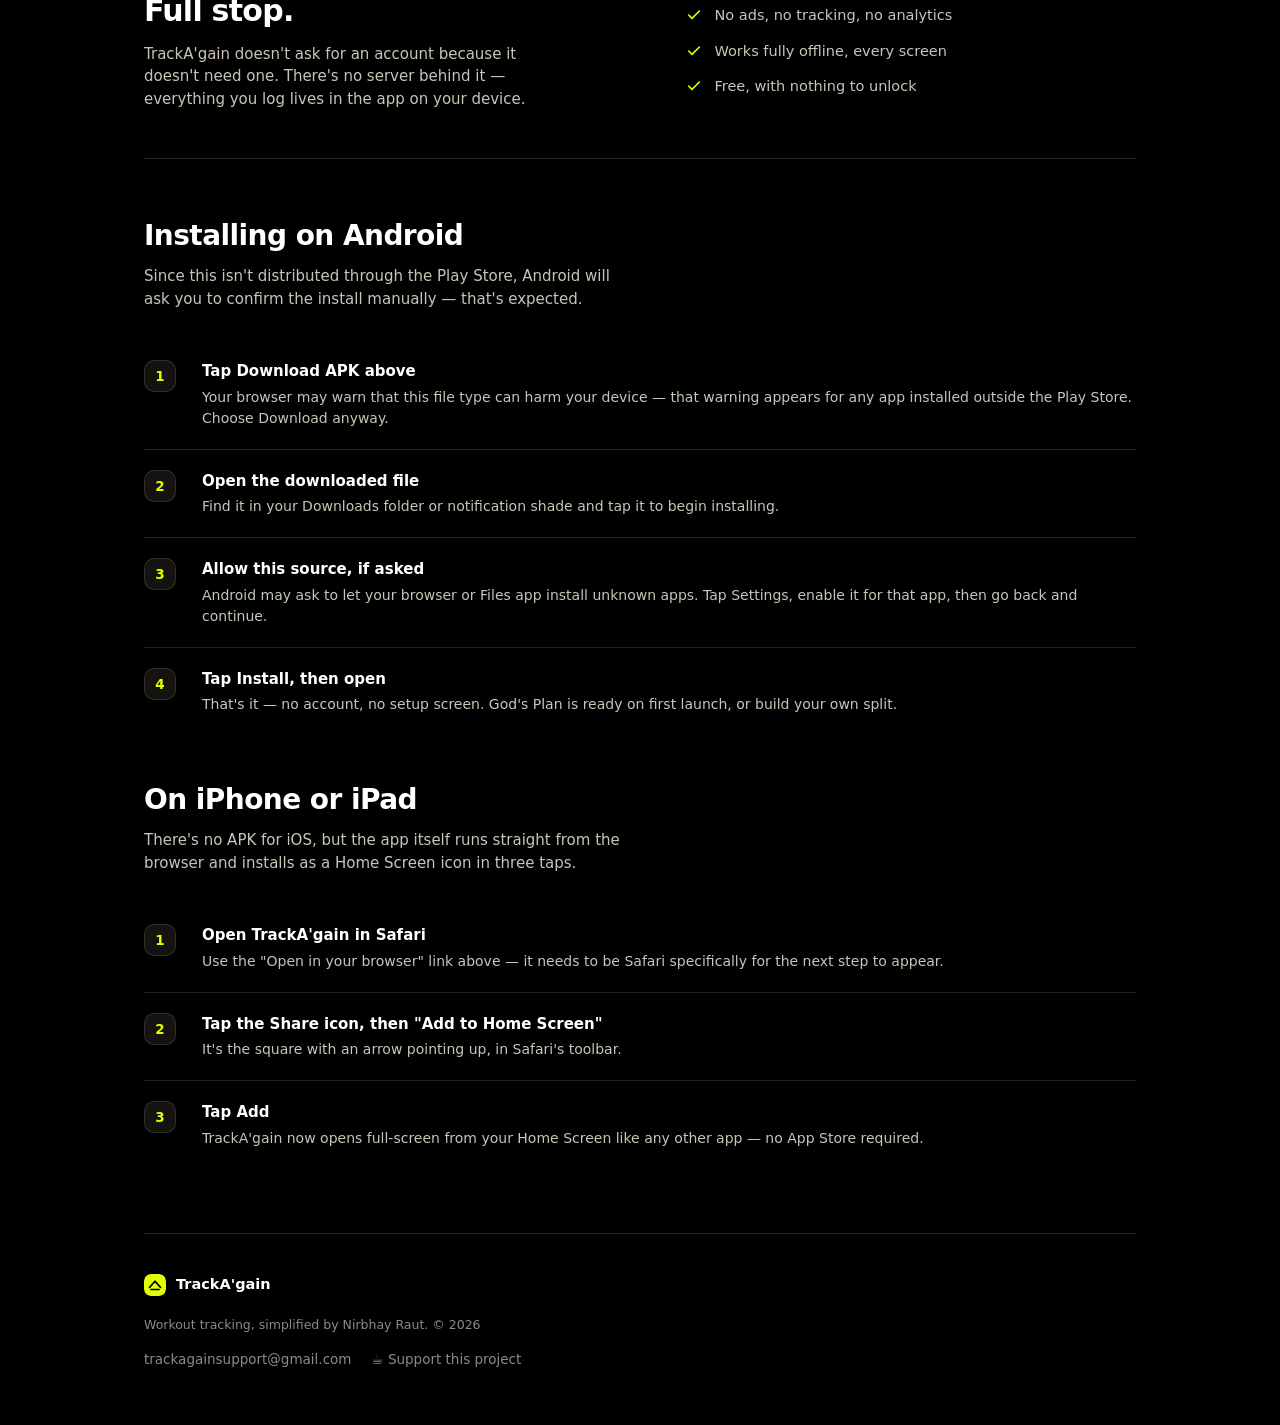
==== commit 1ff62b56: "Add Chai me up support page with UPI pay, dynamic QR and copy UPI ID; point landing and app links to" ====
--- a/index.html
+++ b/index.html
@@ -158,7 +158,7 @@
     <p class="trust-line">On iPhone or iPad? <a href="app/" class="support-link">Open TrackA'gain in your browser</a> and add it to your Home Screen instead.</p>
 
     <p class="trust-line"><strong>Nothing leaves your phone.</strong> Every set, split and PR is stored locally — no sign-up, no cloud, no ads.</p>
-    <p class="trust-line"><a href="https://www.buymeachai.in/nirbhayraut" class="support-link" target="_blank" rel="noopener">☕ Buy me a chai</a> if TrackA'gain has been useful to you.</p>
+    <p class="trust-line"><a href="chai/" class="support-link">☕ Chai me up ₹</a> if TrackA'gain has been useful to you.</p>
   </section>
 
   <section class="features">
@@ -260,7 +260,7 @@
     <p class="copyright">Workout tracking, simplified by Nirbhay Raut. © 2026</p>
     <div class="foot-links">
       <a href="mailto:trackagainsupport@gmail.com">trackagainsupport@gmail.com</a>
-      <a href="https://www.buymeachai.in/nirbhayraut" target="_blank" rel="noopener">☕ Support this project</a>
+      <a href="chai/">☕ Support this project</a>
     </div>
   </footer>
 </div>
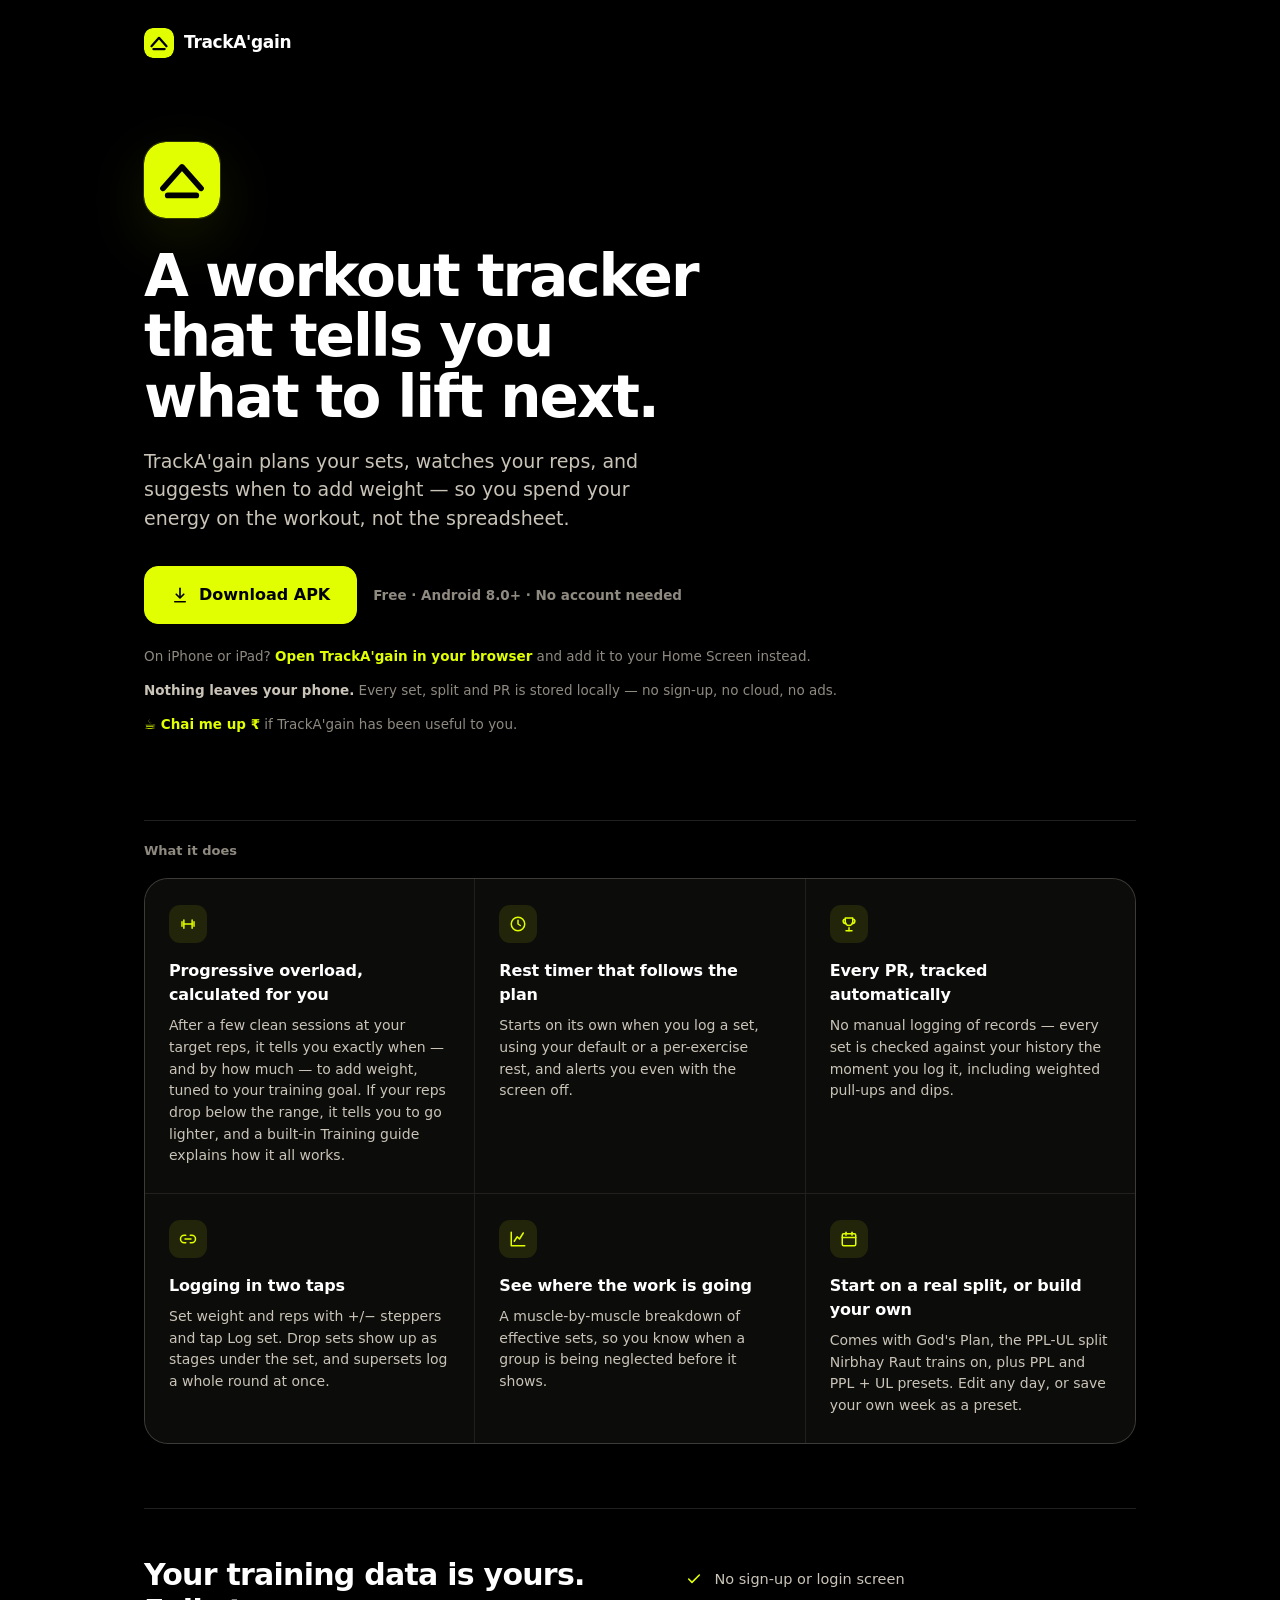
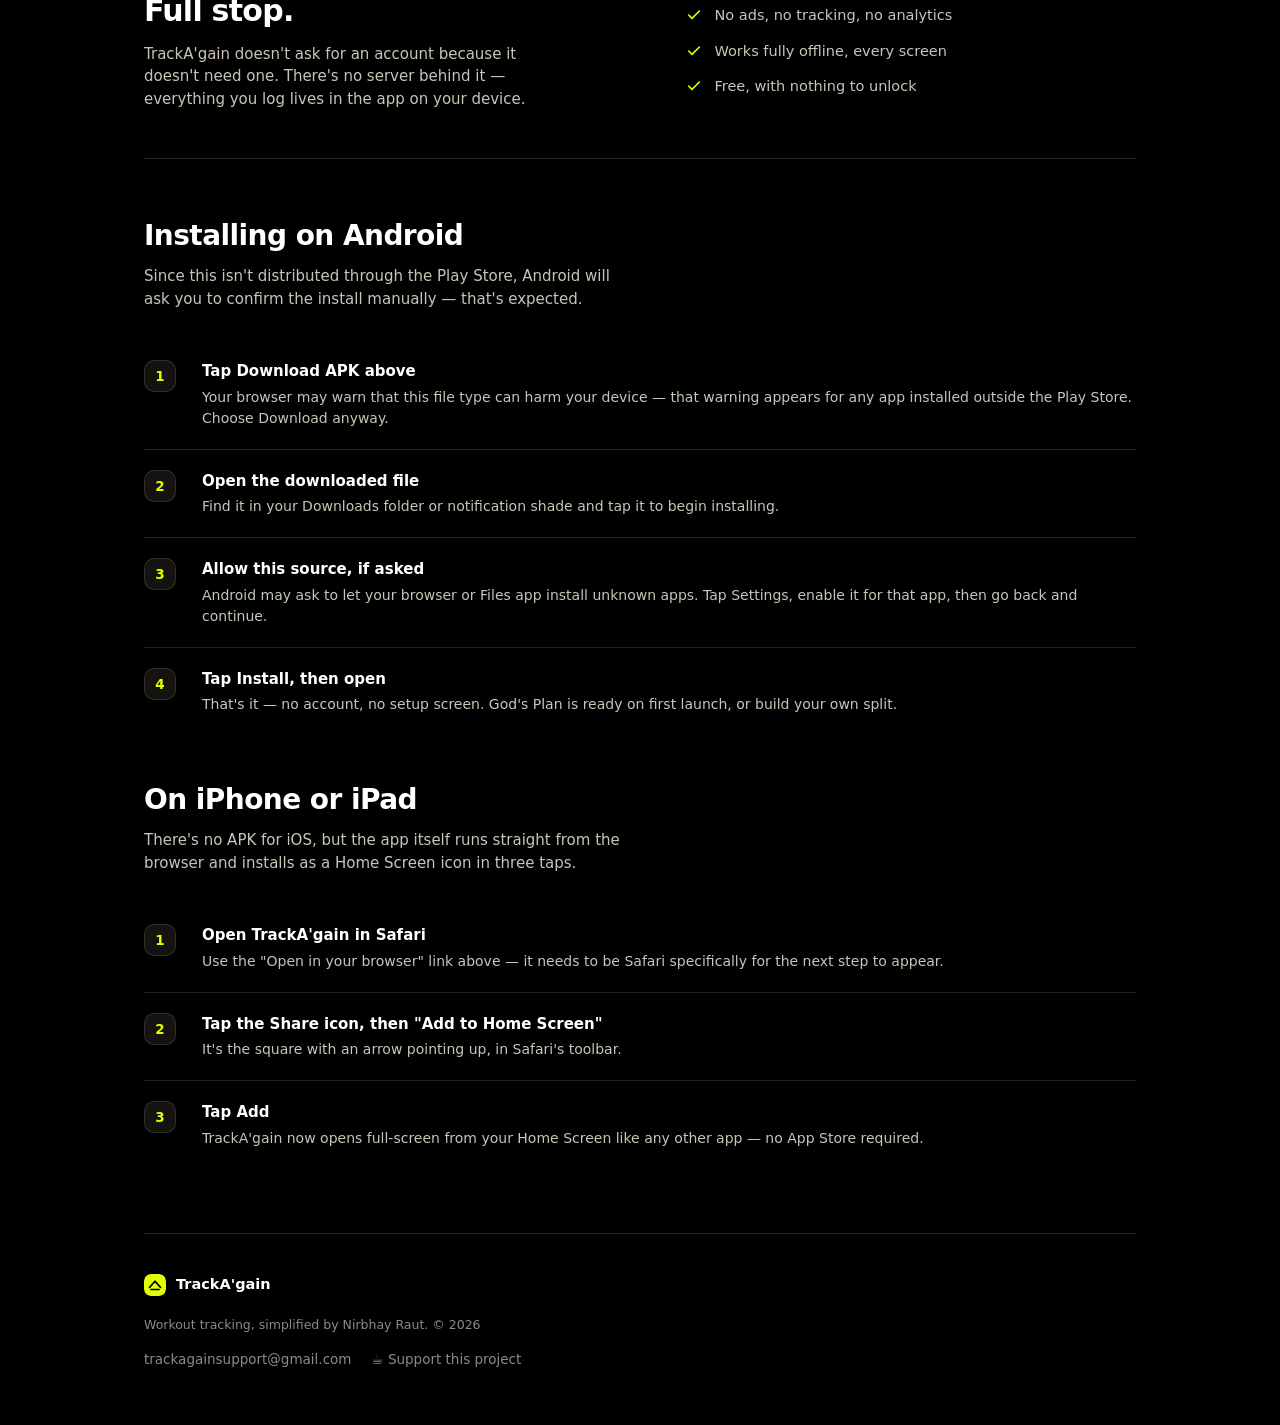
==== commit 30559718: "App: gym logic fixes - wall-clock timer, auto rest, PR scoring, weighted bodyweight, realistic weigh" ====
--- a/index.html
+++ b/index.html
@@ -172,12 +172,12 @@
       <div class="feature">
         <div class="icon"><svg width="18" height="18" viewBox="0 0 24 24" fill="none" stroke="currentColor" stroke-width="2" stroke-linecap="round" stroke-linejoin="round"><circle cx="12" cy="12" r="9"/><path d="M12 7v5l3 2"/></svg></div>
         <h3>Rest timer that follows the plan</h3>
-        <p>A countdown with alerts between sets, using your own default or a per-exercise override you set once.</p>
+        <p>Starts on its own when you log a set, using your default or a per-exercise rest, and alerts you even with the screen off.</p>
       </div>
       <div class="feature">
         <div class="icon"><svg width="18" height="18" viewBox="0 0 24 24" fill="none" stroke="currentColor" stroke-width="2" stroke-linecap="round" stroke-linejoin="round"><path d="M8 21h8"/><path d="M12 17v4"/><path d="M7 4h10v5a5 5 0 0 1-10 0V4Z"/><path d="M7 6H5a3 3 0 0 0 3 5"/><path d="M17 6h2a3 3 0 0 1-3 5"/></svg></div>
         <h3>Every PR, tracked automatically</h3>
-        <p>No manual logging of records — every set is checked against your history the moment you log it.</p>
+        <p>No manual logging of records — every set is checked against your history the moment you log it, including weighted pull-ups and dips.</p>
       </div>
       <div class="feature">
         <div class="icon"><svg width="18" height="18" viewBox="0 0 24 24" fill="none" stroke="currentColor" stroke-width="2" stroke-linecap="round" stroke-linejoin="round"><path d="M9 17H7A5 5 0 0 1 7 7h2"/><path d="M15 7h2a5 5 0 0 1 0 10h-2"/><path d="M8 12h8"/></svg></div>
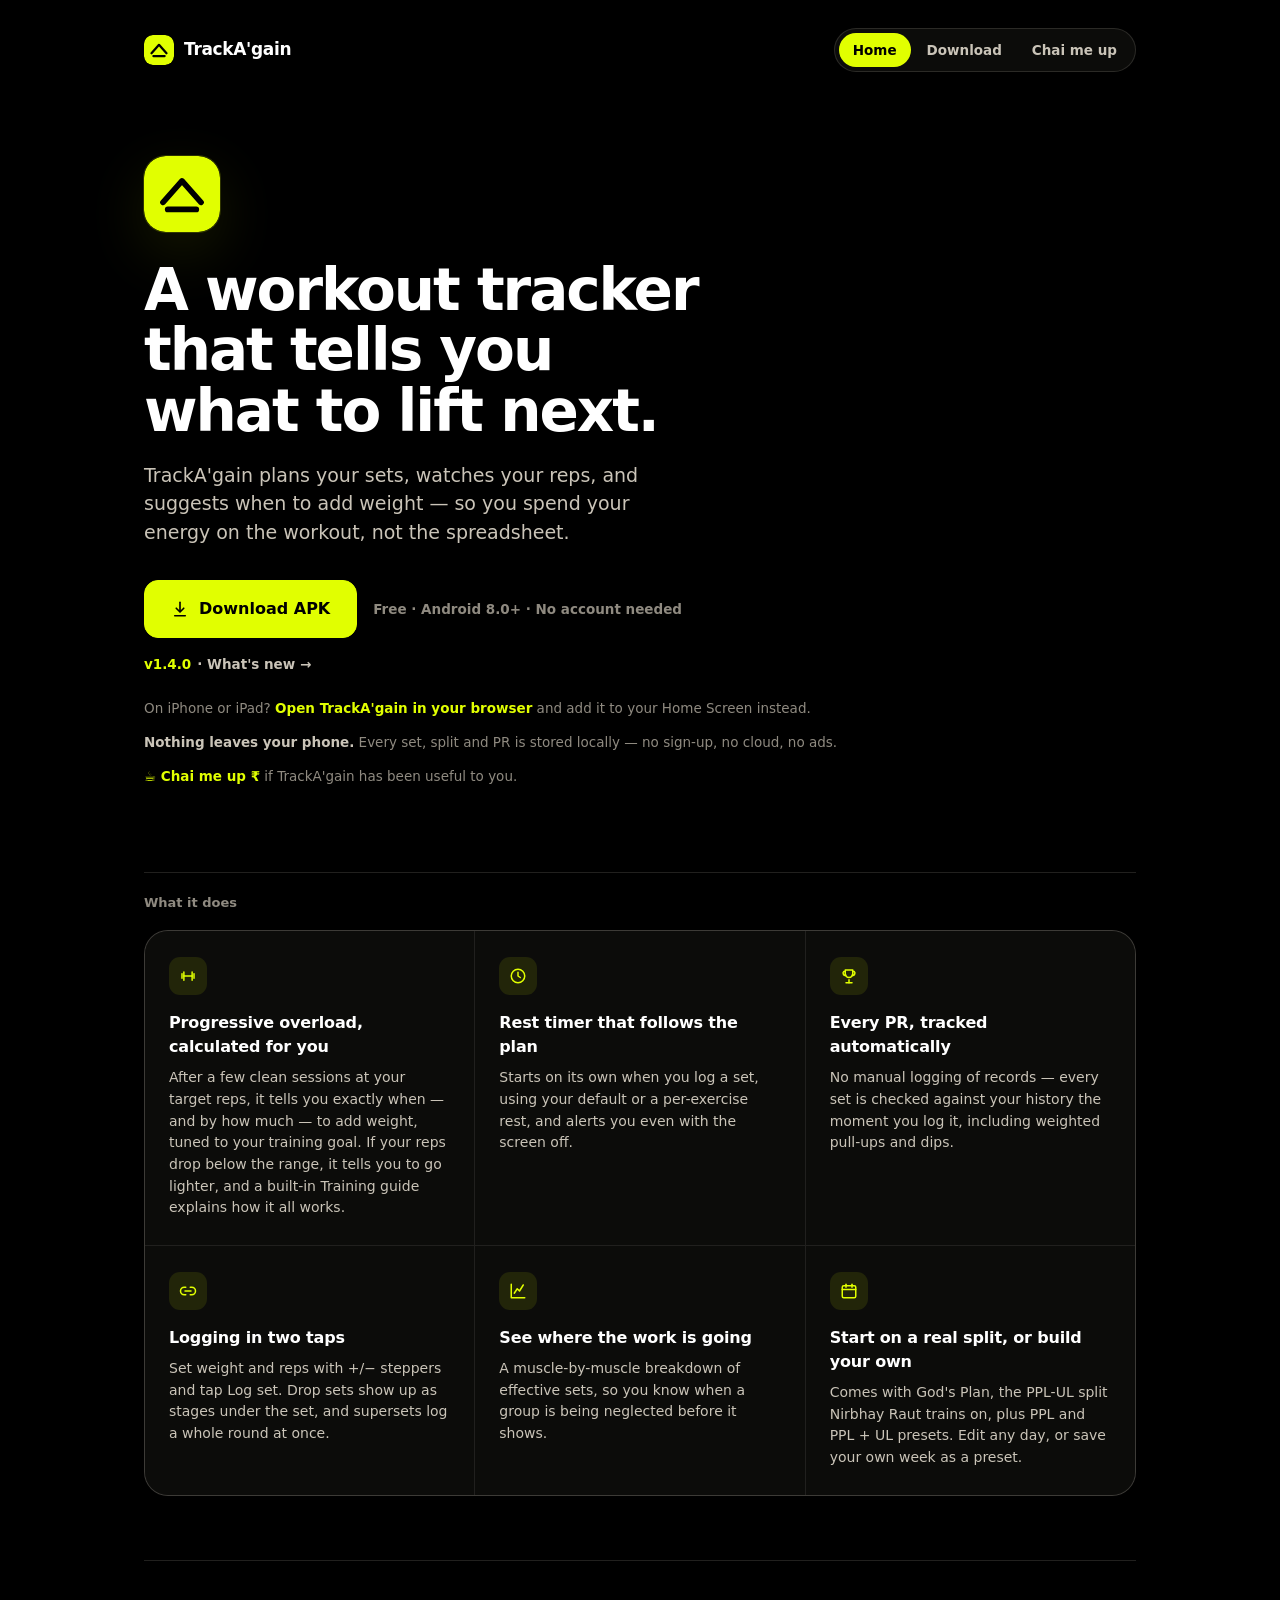
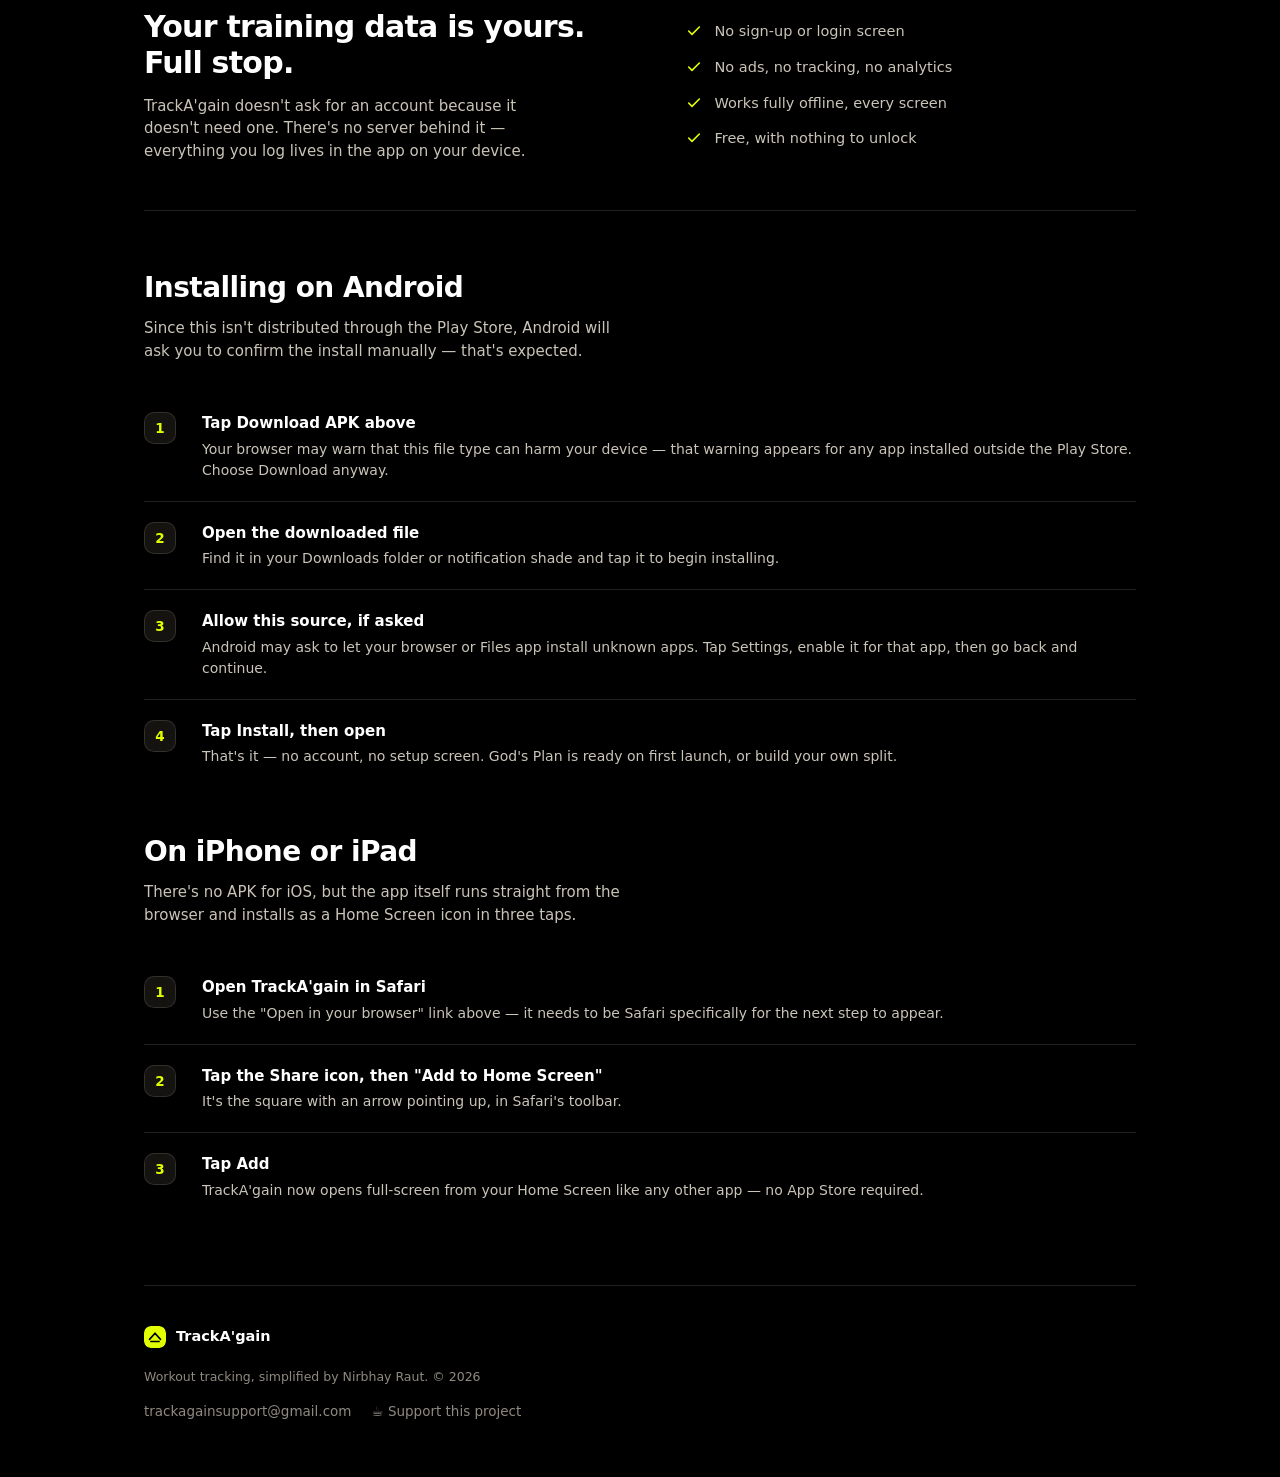
==== commit e4df3e38: "v1.4.0: Live coaching on every exercise card; The rest-complete alert now says what is next; A rest " ====
--- a/index.html
+++ b/index.html
@@ -27,9 +27,17 @@
 .wrap{max-width:1040px;margin:0 auto;padding:0 24px;}
 
 /* ---------- header ---------- */
-header{padding:28px 0;}
+header{padding:28px 0;display:flex;align-items:center;justify-content:space-between;gap:12px;}
 .brand{display:flex;align-items:center;gap:10px;font-weight:800;font-size:17px;letter-spacing:-0.02em;}
 .brand .mark{width:30px;height:30px;border-radius:9px;flex:0 0 auto;}
+.tabs{display:inline-flex;gap:2px;padding:4px;border:1px solid var(--border);border-radius:999px;background:var(--surface);}
+.tabs a{display:inline-flex;align-items:center;height:34px;padding:0 14px;border-radius:999px;font-size:13.5px;font-weight:700;color:var(--text-dim);white-space:nowrap;}
+.tabs a:hover{color:var(--text);}
+.tabs a[aria-current="page"]{background:var(--spark);color:#000;}
+@media (max-width:440px){ .brand span{display:none;} .tabs a{padding:0 11px;} }
+.whats-new{display:inline-flex;align-items:center;gap:6px;margin-top:16px;font-size:13.5px;font-weight:700;color:var(--text-dim);}
+.whats-new b{color:var(--spark);font-weight:800;}
+.whats-new:hover{color:var(--text);}
 
 /* ---------- hero ---------- */
 .hero{padding:56px 0 72px;}
@@ -118,11 +126,12 @@
 }
 
 @media (prefers-reduced-motion:no-preference){
-  .hero-mark, h1, .hero p.lede, .cta-row, .trust-line{
+  .hero-mark, h1, .hero p.lede, .cta-row, .whats-new, .trust-line{
     animation:rise .6s cubic-bezier(.16,1,.3,1) both;
   }
   .hero p.lede{animation-delay:.06s;}
   .cta-row{animation-delay:.12s;}
+  .whats-new{animation-delay:.15s;}
   .trust-line{animation-delay:.18s;}
   @keyframes rise{from{opacity:0;transform:translateY(10px);}to{opacity:1;transform:translateY(0);}}
 }
@@ -140,6 +149,11 @@
       <svg class="mark" viewBox="0 0 32 32" aria-hidden="true"><rect width="32" height="32" rx="9" fill="#e1ff00"/><path d="M8 19.5L16 10.5L24 19.5" stroke="#000" stroke-width="2.4" stroke-linecap="round" stroke-linejoin="round" fill="none"/><path d="M10 22.5H22" stroke="#000" stroke-width="2.4" stroke-linecap="round"/></svg>
       <span>TrackA'gain</span>
     </div>
+    <nav class="tabs" aria-label="Site">
+      <a href="./" aria-current="page">Home</a>
+      <a href="downloads/">Download</a>
+      <a href="chai/">Chai me up</a>
+    </nav>
   </header>
 
   <section class="hero">
@@ -155,6 +169,7 @@
       </a>
       <span class="cta-meta">Free · Android 8.0+ · No account needed</span>
     </div>
+    <a class="whats-new" href="downloads/"><b id="latestVer">Latest version</b> · What's new →</a>
     <p class="trust-line">On iPhone or iPad? <a href="app/" class="support-link">Open TrackA'gain in your browser</a> and add it to your Home Screen instead.</p>
 
     <p class="trust-line"><strong>Nothing leaves your phone.</strong> Every set, split and PR is stored locally — no sign-up, no cloud, no ads.</p>
@@ -210,7 +225,7 @@
     </ul>
   </section>
 
-  <section class="install">
+  <section class="install" id="install">
     <h2>Installing on Android</h2>
     <p>Since this isn't distributed through the Play Store, Android will ask you to confirm the install manually — that's expected.</p>
     <ol class="steps">
@@ -265,5 +280,11 @@
   </footer>
 </div>
 
+<script>
+fetch('version.json?t=' + Date.now(), {cache:'no-store'})
+  .then(function(r){ return r.ok ? r.json() : null; })
+  .then(function(info){ if(info && info.version) document.getElementById('latestVer').textContent = 'v' + info.version; })
+  .catch(function(){});
+</script>
 </body>
 </html>
